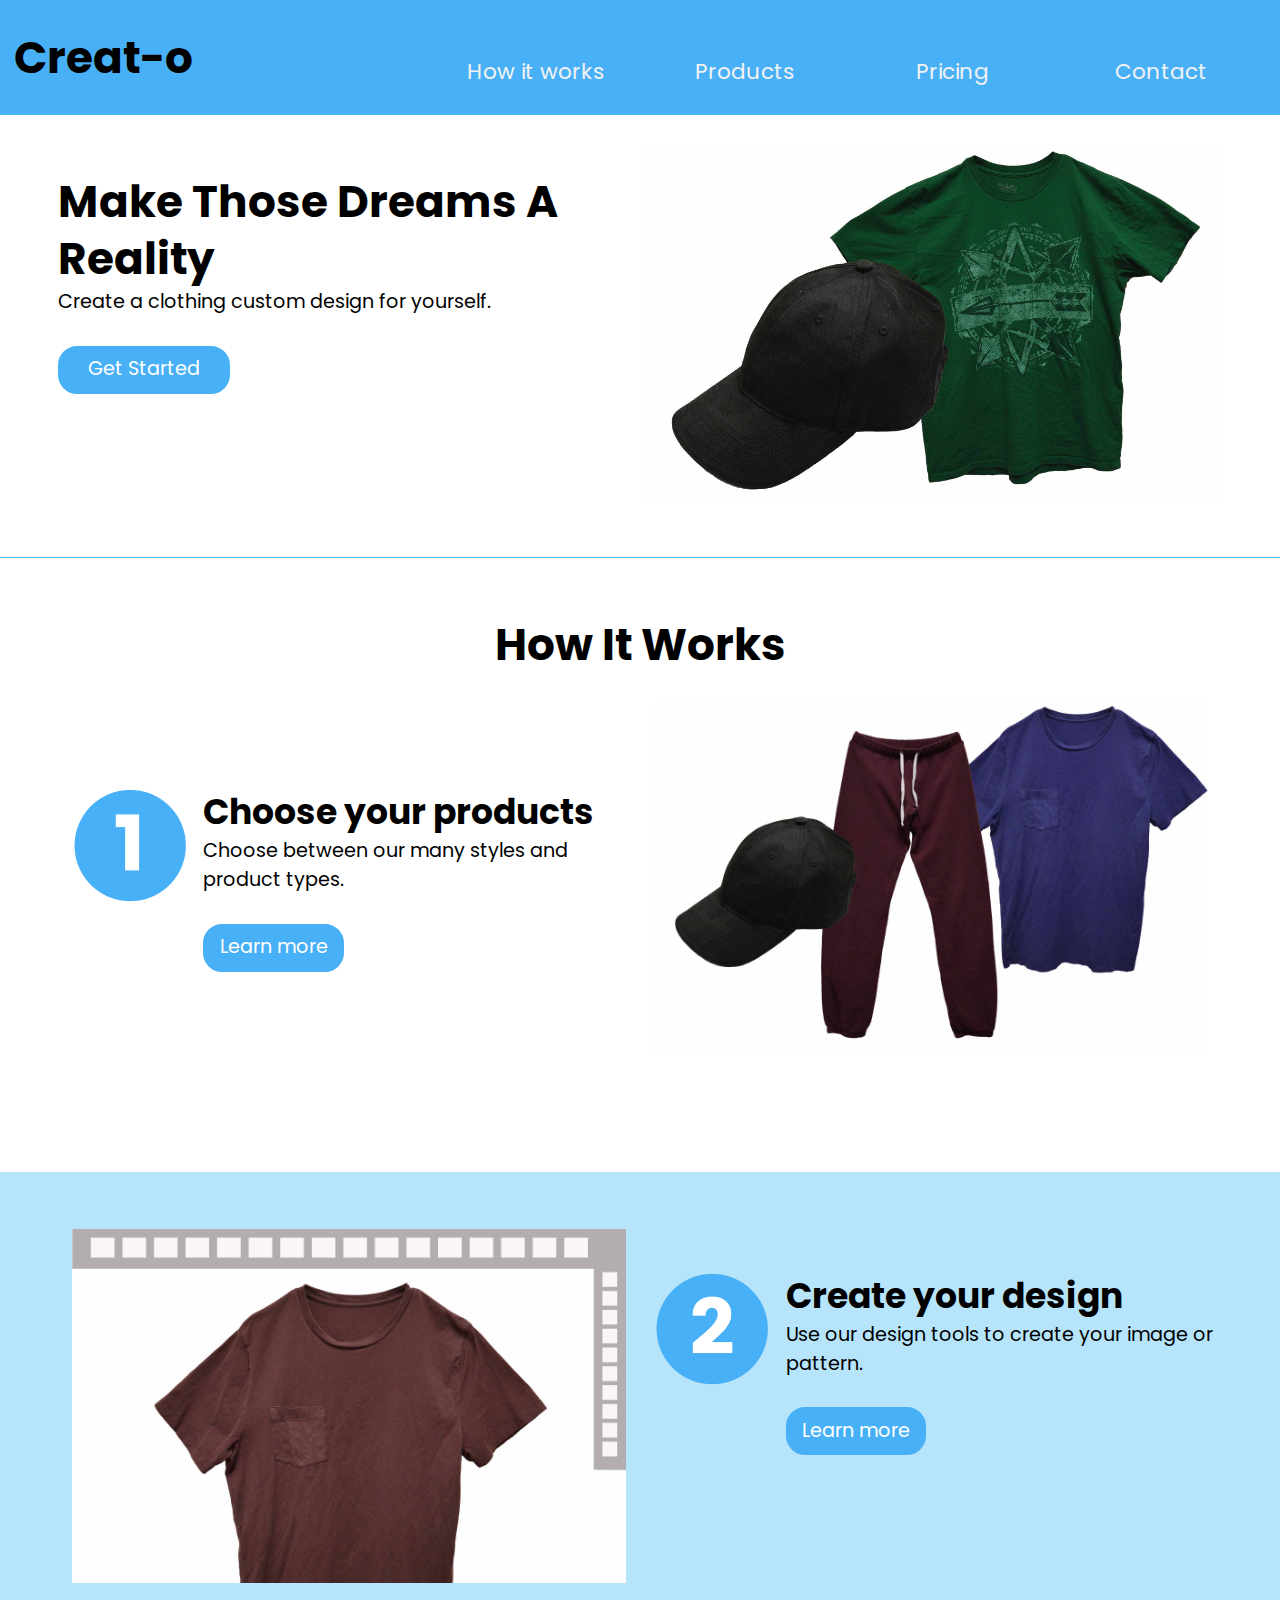
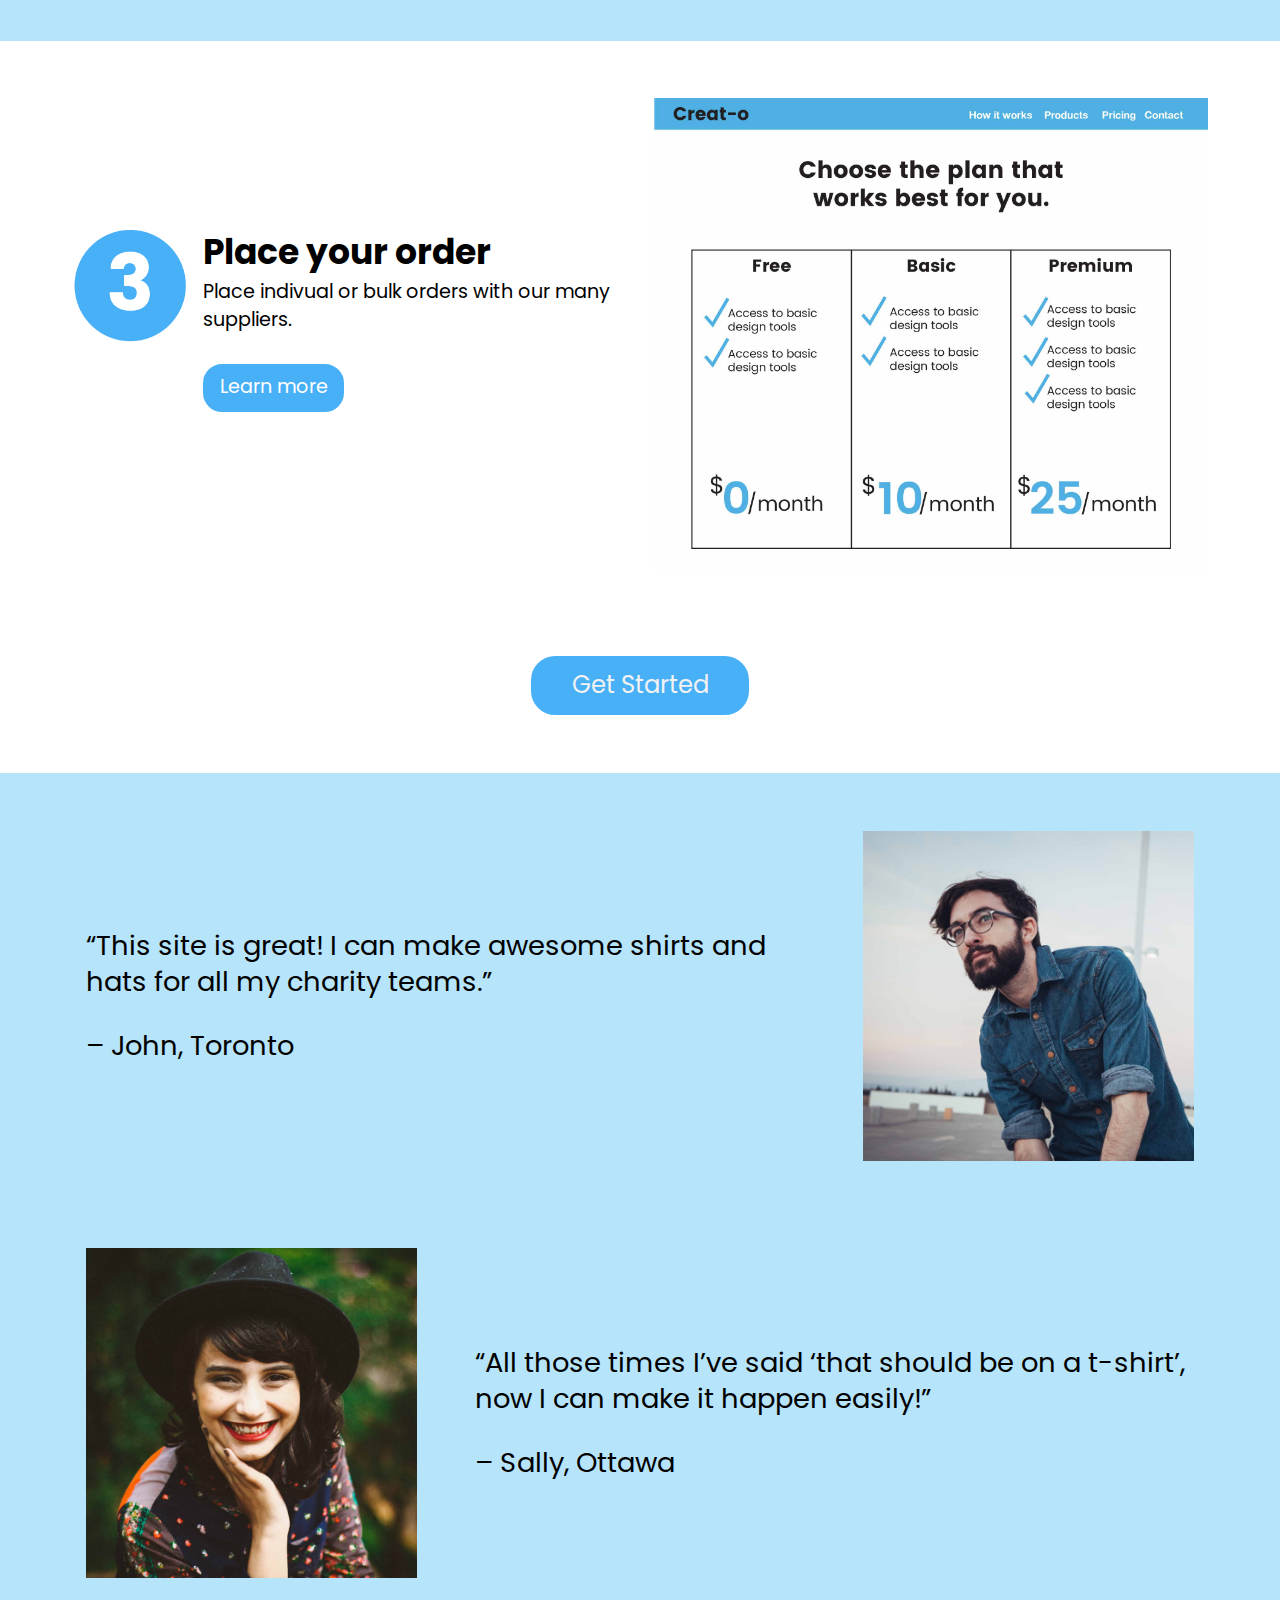
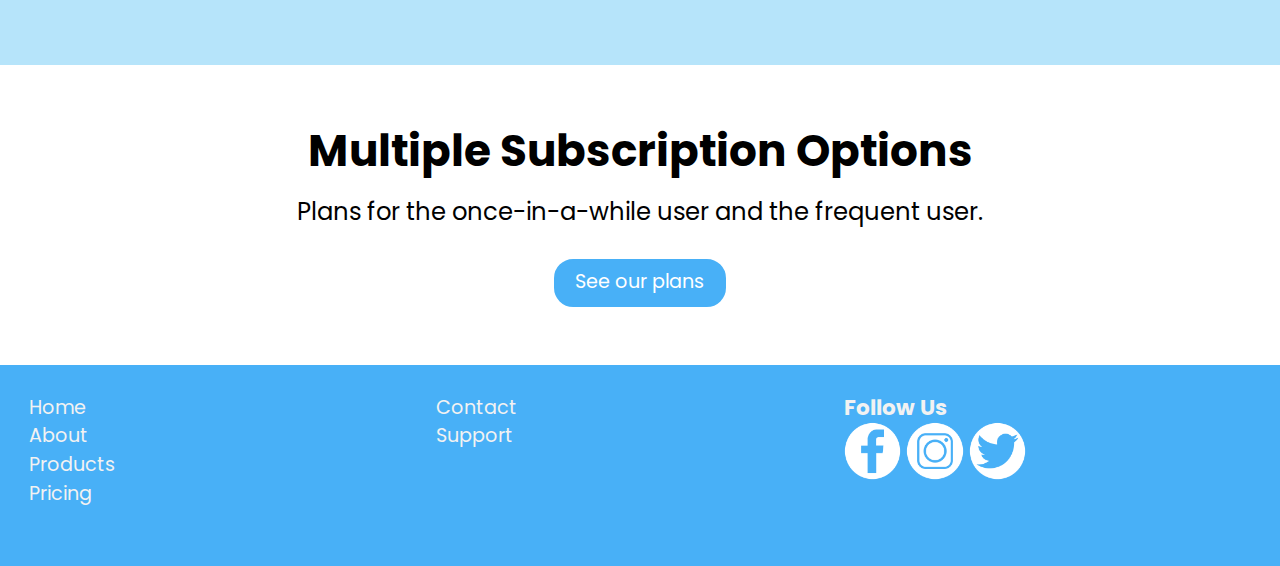
==== index.html @ 99499c8e "renamed products page to tour" ====
<!DOCTYPE html>
<html lang="en-ca">
<head>
  <meta charset="utf-8">
  <title>Home</title>
  <meta name="viewport" content="width=device-width,initial-scale=1">
  <link href="https://fonts.googleapis.com/css?family=Poppins:400,700" rel="stylesheet">
  <link href="css/modules.css" rel="stylesheet">
  <link href="css/grid.css" rel="stylesheet">
  <link href="css/type.css" rel="stylesheet">
  <link href="css/toggle-nav-fix.css" rel="stylesheet">
  <link href="css/main.css" rel="stylesheet">
</head>
<body>
  <header class="gutter-1-2 pad-t ">
    <div class="grid grid-middle navigation">
      <h1 class="yotta unit unit-xs-1 unit-s-1 unit-m-1-3 unit-l-1-3 push-1">Creat-o</h1>

      <nav class="unit unit-xs-1 unit-s-1 unit-m-2-3 unit-l-2-3 normal">
        <input type="checkbox" class="nav-check" id="nav-check">
        <label class="nav-label" for="nav-check">
          <img src="images/nav-icon.png" alt="Open Navigation">
        </label>
        <ul class="list-group list-group-inline nav grid">
          <li class="list-group-item unit unit-xs-1-2 unit-s-1-2 unit-m-1-4 unit-l-1-4 push mega"><a class="nav-link" href="index.html">How it works</a></li>
          <li class="list-group-item unit unit-xs-1-2 unit-s-1-2 unit-m-1-4 unit-l-1-4 push mega"><a class="nav-link" href="tour.html">Products</a></li>
          <li class="list-group-item unit unit-xs-1-2 unit-s-1-2 unit-m-1-4 unit-l-1-4 push mega"><a class="nav-link" href="pricing.html">Pricing</a></li>
          <li class="list-group-item unit unit-xs-1-2 unit-s-1-2 unit-m-1-4 unit-l-1-4 push mega"><a class="nav-link" href="#">Contact</a></li>          <!-- <li class="list-group-item"><a class="nav-icon" href="#">&#9776;</a></li> -->
        </ul>
      </nav>
    </div>
  </header>

  <section class="gutter-2 push-2 border-bottom homepage-banner pad-b-2">
    <div class="grid banner ">
      <div class="banner-content homepage-banner-content unit-xs-1 unit-s-1 unit-m-1-2 unit-l-1-2">
        <div class="grid pad-t-2">
          <h2 class="yotta push-0 unit unit-xs-1 unit-s-1 unit-m-1 unit-l-1">Make Those Dreams A Reality</h1>
          <p class=" unit unit-xs-1 unit-s-1 unit-m-1 unit-l-1">Create a clothing custom design for yourself.</p>
          <a class="btn home-banner-btn unit unit-xs-1 unit-s-1 unit-m-1 unit-l-1" href="#">Get Started</a>
        </div>
      </div>
      <div class="unit pad-t unit-xs-1 unit-s-1 unit-m-1-2 unit-l-1-2">
        <img class="img-flex " src="images/home-banner.jpg" alt="">
      </div>
    </div>
  </section>

  <h2 class="yotta text-center">How It Works</h2>

  <div class="push-2">

    <section class="gutter-2 push-2">
      <div class="steps step-one grid grid-middle push pad-b-2">
        <div class="steps-content unit unit-xs-1 unit-s-1 unit-m-1-2 unit-l-1-2">
          <div class="grid">
            <div class="unit unit-xs-1-4 unit-s-1-4 unit-m-1-4 unit-l-1-4 gutter-1-2 pad-2">
              <img class="img-flex" src="images/icon-1.jpg" alt="">
            </div>
            <div class="step-one-text unit unit-xs-3-4 unit-s-3-4 unit-m-3-4 unit-l-3-4">
              <h3 class="exa push-0">Choose your products</h3>
              <p class="">Choose between our many styles and product types.</p>
              <a class="btn" href="tour.html">Learn more</a>
            </div>
          </div>
        </div>
        <div class="unit unit-xs-1 unit-s-1 unit-m-1-2 unit-l-1-2 gutter-1-2">
          <img class="img-flex" src="images/products.jpg" alt="">
        </div>
      </div>
    </section>

    <section class="step-two step-two-left gutter-2 push-2">
      <div class="steps grid grid-middle">
        <div class="unit unit-xs-1 unit-s-1 unit-m-1-2 unit-l-1-2 gutter-1-2 pad-t-2 pad-b-2">
          <img class="img-flex" src="images/design-tool.jpg" alt="">
        </div>
        <div class="steps-content unit unit-xs-1 unit-s-1 unit-m-1-2 unit-l-1-2 push pad-b-2">
          <div class="grid">
            <div class="unit unit-xs-1-4 unit-s-1-4 unit-m-1-4 unit-l-1-4 gutter-1-2">
              <img class="img-flex" src="images/icon-2.jpg" alt="">
            </div>
            <div class="step-two-text unit unit-xs-3-4 unit-s-3-4 unit-m-3-4 unit-l-3-4">
              <h3 class="exa push-0">Create your design</h3>
              <p>Use our design tools to create your image or pattern.</p>
              <a class="btn" href="#">Learn more</a>
            </div>
          </div>
        </div>
      </div>
    </section>
    <section class="step-two step-two-right gutter-2 push-2">
      <div class="steps grid grid-middle pad-t-2 pad-b-2">
        <div class="steps-content unit unit-xs-1 unit-s-1 unit-m-1-2 unit-l-1-2 push">
          <div class="grid pad-t-2">
            <div class="unit unit-xs-1-4 unit-s-1-4 unit-m-1-4 unit-l-1-4 gutter-1-2">
              <img class="img-flex" src="images/icon-2.jpg" alt="">
            </div>
            <div class="step-two-text unit unit-xs-3-4 unit-s-3-4 unit-m-3-4 unit-l-3-4">
              <h3 class="exa push-0">Create your design</h3>
              <p>Use our design tools to create your image or pattern.</p>
              <a class="btn" href="#">Learn more</a>
            </div>
          </div>
        </div>
        <div class="unit unit-xs-1 unit-s-1 unit-m-1-2 unit-l-1-2 gutter-1-2">
          <img class="img-flex" src="images/design-tool.jpg" alt="">
        </div>
      </div>
    </section>

    <section class="step-three push gutter-2">
      <div class="steps grid grid-middle pad-b-2">
        <div class="steps-content unit unit-xs-1 unit-s-1 unit-m-1-2 unit-l-1-2 push">
          <div class="grid">
            <div class="unit unit-xs-1-4 unit-s-1-4 unit-m-1-4 unit-l-1-4 gutter-1-2">
              <img class="img-flex" src="images/icon-3.jpg" alt="">
            </div>
            <div class="step-one-text unit unit-xs-3-4 unit-s-3-4 unit-m-3-4 unit-l-3-4">
              <h3 class="exa push-0">Place your order</h3>
              <p class="">Place indivual or bulk orders with our many suppliers.</p>
              <a class="btn" href="tour.html">Learn more</a>
            </div>
          </div>
        </div>
        <div class="unit unit-xs-1 unit-s-1 unit-m-1-2 unit-l-1-2 gutter-1-2">
          <img class="img-flex" src="images/pricing.jpg" alt="">
        </div>
      </div>
    </section>

    <div class="btn giga get-started center-content-horizontal">
      <a class="center-block " href="sign-up.html">Get Started</a>
    </div>
  </div>


  <div class=" push-2">
    <section class="testimonials gutter-2 pad-t-2">
      <div class="reviews ">
        <div class="grid man-left push-2 grid-middle">
          <div class="unit unit-xs-1 unit-s-1 unit-m-1-2 unit-l-1-3 gutter push">
            <img class="img-flex man" src="images/man.jpg" alt="">
          </div>
          <div class="unit unit-xs-1 unit-s-1 unit-m-1-2 unit-l-2-3 tera gutter man-text">
            <p><q>This site is great! I can make awesome shirts and hats for all my charity teams.</q></p>
            <p>– John, Toronto</p>
          </div>
        </div>
        <div class="grid man-right push-2 grid-middle">
          <div class="unit unit-xs-1 unit-s-1 unit-m-1-2 unit-l-2-3 tera gutter man-text">
            <p><q>This site is great! I can make awesome shirts and hats for all my charity teams.</q></p>
            <p>– John, Toronto</p>
          </div>
          <div class="unit unit-xs-1 unit-s-1 unit-m-1-2 unit-l-1-3 gutter push">
            <img class="img-flex man" src="images/man.jpg" alt="">
          </div>
        </div>
        <div class="grid pad-b-2 grid-middle">
          <div class="unit unit-xs-1 unit-s-1 unit-m-1-2 unit-l-1-3 gutter push">
            <img class="img-flex woman" src="images/woman.jpg" alt="">
          </div>
          <div class="unit unit-xs-1 unit-s-1 unit-m-1-2 unit-l-2-3 tera gutter man-text">
            <p><q>All those times I’ve said ‘that should be on a t-shirt’, now I can make it happen easily!</q></p>
            <p>– Sally, Ottawa</p>
          </div>
        </div>
      </div>
    </section>
  </div>

  <section class="gutter-2 push-2">
    <div class="subscriptions">
      <h2 class="yotta text-center push-1-2">Multiple Subscription Options</h2>
      <p class="giga text-center">Plans for the once-in-a-while user and the frequent user.</p>
      <a class="btn plans-btn" href="#">See our plans</a>
    </div>
  </section>

  <footer class="gutter pad-t push-0 pad-b">
    <div class="footer-content grid">
      <div class="unit unit-xs-1 unit-s-1 unit-m-1-2 unit-l-1-3">
        <ul class="list-group">
          <li><a href="index.html">Home</a></li>
          <li><a href="#">About</a></li>
          <li><a href="tour.html">Products</a></li>
          <li><a href="pricing.html">Pricing</a></li>
        </ul>
      </div>

      <div class="unit unit-xs-1 unit-s-1 unit-m-1-2 unit-l-1-3">
        <ul class="list-group">
          <li><a href="#">Contact</a></li>
          <li><a href="#">Support</a></li>
        </ul>
      </div>

      <div class="unit unit-xs-1 unit-s-1 unit-m-1-2 unit-l-1-3">
        <div>
          <p class="social-header mega bold push-0">Follow Us</p>
        </div>
        <ul class="list-group-inline">
          <li>
            <a href="#">
              <i><img class="img-flex social-icon" src="images/icon-facebook.jpg" alt=""></i>
            </a>
          </li>
          <li>
            <a href="#">
              <i><img class="img-flex social-icon" src="images/icon-instagram.jpg" alt=""></i>
            </a>
          </li>
          <li>
            <a href="#">
              <i><img class="img-flex social-icon" src="images/icon-twitter.jpg" alt=""></i>
            </a>
          </li>
        </ul>
      </div>
    </div>
  </footer>

</body>
</html>
---- css/modules.css ----
/*
 * Modulifier || Code released under the UNLICENSE
 * Code under other copyrights & licenses listed below.
 * https://modulifier.web-dev.tools/#responsive;images;list-group;embed;media-object;icons;hidden;positioning;nice-lists;forms;buttons;accessibility;print
 */

@-moz-viewport { width: device-width; scale: 1; }
@-ms-viewport { width: device-width; scale: 1; }
@-o-viewport { width: device-width; scale: 1; }
@-webkit-viewport { width: device-width; scale: 1; }
@viewport { width: device-width; scale: 1; }

html {
  box-sizing: border-box;
  -moz-text-size-adjust: 100%;
  -ms-text-size-adjust: 100%;
  -webkit-text-size-adjust: 100%;
  text-size-adjust: 100%;
}

*, *::before, *::after {
  box-sizing: inherit;
}

body {
  margin: 0;
}

article,
aside,
details,
figcaption,
figure,
footer,
header,
main,
menu,
nav,
section,
summary {
  display: block;
}

audio,
canvas,
progress,
video {
  display: inline-block;
  vertical-align: baseline;
}

template {
  display: none;
}

details {
  cursor: pointer;
}

audio:not([controls]) {
  display: none;
  height: 0;
}

a,
area,
button,
input,
label,
select,
textarea,
[tabindex] {
  -ms-touch-action: manipulation;
  touch-action: manipulation;
}

img {
  border: 0;
}

.img-flex {
  display: block;
  width: 100%;
}

svg {
  fill: currentColor;
}

svg:not(:root) {
  overflow: hidden;
}

svg.img-flex {
  width: 100%;
  height: 100%;
}

.image-replacement, .ir {
  overflow: hidden;
  direction: ltr;
  text-align: left;
  text-indent: 100%;
  white-space: nowrap;
}

.list-group, .list-group-inline, .list-group--inline {
  padding-left: 0;
  list-style-type: none;
}

.list-group > dd {
  margin-left: 0;
}

.list-group-inline::before,
.list-group-inline::after,
.list-group--inline::before,
.list-group--inline::after {
  content: "";
  display: table;
}

.list-group-inline::after,
.list-group--inline::after {
  clear: both;
}

.list-group-inline > li,
.list-group--inline > li {
  display: inline-block;
}

.list-group-inline > dt,
.list-group--inline > dt {
  clear: left;
  float: left;
  width: 11em;
}

.list-group-inline > dd,
.list-group--inline > dd {
  float: left;
  min-width: 12em;
}

.embed {
  margin-left: 0;
  margin-right: 0;
  overflow: hidden;
  position: relative;
  width: 100%;
}

.embed-1by1, .embed--1by1 {
  padding-top: 100%; /* Square */
}

.embed-4by3, .embed--4by3 {
  padding-top: 75%; /* Traditional TV/computer screens */
}

.embed-iso216, .embed--iso216 {
  padding-top: 70.92%; /* A-standard paper sizes */
}

.embed-3by2, .embed--3by2 {
  padding-top: 66.6%; /* Classic 35 mm film & most digital photos, landscape */
}

.embed-2by3, .embed--2by3 {
  padding-top: 150%; /* Classic 35 mm film & most digital photos, portrait */
}

.embed-golden, .embed--golden {
  padding-top: 61.8%; /* The Golden Ratio */
}

.embed-16by9, .embed--16by9 {
  padding-top: 56.25%; /* HD TV */
}

.embed-185by100, .embed--185by100 {
  padding-top: 54.05%; /* Common widescreen cinema */
}

.embed-24by10, .embed--24by10 {
  padding-top: 41.667%; /* Widescreen cinema: 2.4:1 */
}

.embed-3by1, .embed--3by1 {
  padding-top: 33.3333%; /* Panorama photos */
}

.embed-4by1, .embed--4by1 {
  padding-top: 25%; /* Polyvision */
}

.embed-5by1, .embed--5by1 {
  padding-top: 20%; /* Really wide... */
}

.embed-item, .embed__item {
  min-height: 100%;
  left: 0;
  position: absolute;
  top: 0;
  width: 100%;
}

.media {
  overflow: hidden;
}

.media-img, .media__img {
  float: left;
}

.media-img-reversed, .media__img--reversed {
  float: right;
}

.media-img-stacked, .media__img--stacked {
  float: none;
}

.media-body, .media__body {
  overflow: hidden;
  min-width: 12em; /* Slightly less than 200px, responsiveness built in */
}

.icon {
  display: inline-block;
  position: relative;
  background: transparent none no-repeat center center;
  background-size: contain;
  vertical-align: middle;
}

.i-16, .i--16 {
  height: 16px;
  width: 16px;
}

.i-18, .i--18 {
  height: 18px;
  width: 18px;
}

.i-24, .i--24 {
  height: 24px;
  width: 24px;
}

.i-32, .i--32 {
  height: 32px;
  width: 32px;
}

.i-48, .i--48 {
  height: 48px;
  width: 48px;
}

.i-64, .i--64 {
  height: 64px;
  width: 64px;
}

.i-96, .i--96 {
  height: 96px;
  width: 96px;
}

.i-128, .i--128 {
  height: 128px;
  width: 128px;
}

.i-192, .i--192 {
  height: 192px;
  width: 192px;
}

.i-256, .i--256 {
  height: 256px;
  width: 256px;
}

.icon img,
.icon svg {
  left: 0;
  height: 100%;
  position: absolute;
  top: 0;
  width: 100%;
  fill: currentColor;
}

.icon-label {
  vertical-align: middle;
}

.icon-link,
.icon-link:focus,
.icon-link:hover {
  text-decoration: none;
}

[hidden], .hidden {
  /* stylelint-disable declaration-no-important */
  display: none !important;
  visibility: hidden !important;
  /* stylelint-enable */
}

.visually-hidden {
  height: 1px;
  margin: -1px;
  overflow: hidden;
  padding: 0;
  position: absolute;
  width: 1px;
  border: 0;
  clip: rect(0 0 0 0);
}

.visually-hidden.focusable:active, .visually-hidden.focusable:focus {
  height: auto;
  margin: 0;
  overflow: visible;
  position: static;
  width: auto;
  clip: auto;
}

.invisible {
  visibility: hidden;
}

.chop,
.crop {
  overflow: hidden;
}

.truncate {
  max-width: 100%;
  overflow: hidden;
  width: 100%;
  text-overflow: ellipsis;
  white-space: nowrap;
}

.scrollable {
  max-width: 100%;
  overflow-x: auto;
  overflow-y: hidden;
  -webkit-overflow-scrolling: touch;
}

.clearfix::after {
  content: " ";
  display: block;
  clear: both;
}

.left {
  float: left;
}

.right {
  float: right;
}

.center-text,
.center-flow {
  text-align: center;
}

.center-block {
  margin-left: auto;
  margin-right: auto;
}

.no-auto-margins,
.not-centered {
  margin-left: 0;
  margin-right: 0;
}

.center-content,
.center-content-vertical,
.center-contents,
.center-contents-vertical {
  display: -webkit-flex;
  display: -ms-flexbox;
  display: flex;
  -webkit-justify-content: center;
  -ms-flex-pack: center;
  justify-content: center;
  -webkit-align-items: center;
  -ms-flex-align: center;
  align-items: center;
  -webkit-align-content: center;
  -ms-flex-line-pack: center;
  align-content: center;
  -webkit-flex-direction: column wrap;
  -ms-flex-direction: column wrap;
  flex-flow: column wrap;
}

.center-content-horizontal,
.center-contents-horizontal {
  display: -webkit-flex;
  display: -ms-flexbox;
  display: flex;
  -webkit-justify-content: center;
  -ms-flex-pack: center;
  justify-content: center;
  -webkit-align-items: center;
  -ms-flex-align: center;
  align-items: center;
  -webkit-align-content: center;
  -ms-flex-line-pack: center;
  align-content: center;
  -webkit-flex-direction: row wrap;
  -ms-flex-direction: row wrap;
  flex-flow: row wrap;
}

.inline {
  display: inline;
}

.block {
  display: block;
}

.inline-block, .ib {
  display: inline-block;
}

.valign-top {
  vertical-align: top;
}

.valign-bottom {
  vertical-align: bottom;
}

.valign-middle {
  vertical-align: middle;
}

.fixed {
  position: fixed;
}

.relative {
  position: relative;
}

[class*="pin-"],
.absolute {
  position: absolute;
}

.static {
  position: static;
}

.zindex-1 {
  z-index: 1;
}

.zindex-2 {
  z-index: 2;
}

.zindex-3 {
  z-index: 3;
}

.zindex-1000 {
  z-index: 1000;
}

.pin-top-left,
.pin-left-top,
.pin-tl,
.pin-lt {
  top: 0;
  left: 0;
}

.pin-top-right,
.pin-right-top,
.pin-tr,
.pin-rt {
  top: 0;
  right: 0;
}

.pin-bottom-left,
.pin-left-bottom,
.pin-bl,
.pin-lb {
  bottom: 0;
  left: 0;
}

.pin-bottom-right,
.pin-right-bottom,
.pin-br,
.pin-rb {
  bottom: 0;
  right: 0;
}

.pin-top-center,
.pin-center-top,
.pin-tc,
.pin-ct {
  left: 50%;
  top: 0;
  transform: translateX(-50%);
}

.pin-bottom-center,
.pin-center-bottom,
.pin-bc,
.pin-cb {
  bottom: 0;
  left: 50%;
  transform: translateX(-50%);
}

.pin-center-left,
.pin-left-center,
.pin-cl,
.pin-lc {
  left: 0;
  top: 50%;
  transform: translateY(-50%);
}

.pin-center-right,
.pin-right-center,
.pin-cr,
.pin-rc {
  right: 0;
  top: 50%;
  transform: translateY(-50%);
}

.pin-center, .pin-c {
  left: 50%;
  top: 50%;
  transform: translate(-50%, -50%);
}

.width-quarter, .w-1-4 {
  width: 25%;
}

.width-half, .w-1-2 {
  width: 50%;
}

.width-full, .w-1 {
  width: 100%;
}

.height-quarter, .h-1-4 {
  height: 25%;
}

.height-half, .h-1-2 {
  height: 50%;
}

.height-full, .h-1 {
  height: 100%;
}

ul {
  list-style-type: none;
}

ul > li::before {
  content: "·";
  float: left;
  margin-left: -1.6em;
  width: 1.3em;
  text-align: right;
}

ol {
  counter-reset: ol-simple-numbers;
  list-style-type: none;
}

ol > li::before {
  float: left;
  margin-left: -1.6em;
  width: 1.3em;
  counter-increment: ol-simple-numbers;
  content: counter(ol-simple-numbers);
  text-align: right;
}

.list-group > li::before,
.list-group-inline > li::before,
.list-group--inline > li::before {
  content: none;
}

/* stylelint-disable no-descending-specificity */

/*
 * (c) Nicolas Gallagher and Jonathan Neal of Normalize.css || MIT License
 *     https://necolas.github.io/normalize.css/
 */

button,
input,
optgroup,
select,
textarea {
  color: inherit;
  font: inherit;
  margin: 0;
}

button,
input {
  overflow: visible;
}

button,
select {
  text-transform: none;
}

button,
html [type="button"],
[type="reset"],
[type="submit"] {
  -webkit-appearance: button;
  cursor: pointer;
}

button[disabled],
html input[disabled] {
  cursor: default;
}

button::-moz-focus-inner,
input::-moz-focus-inner {
  border: 0;
  padding: 0;
}

[type="checkbox"],
[type="radio"] {
  opacity: 0;
  position: absolute;
  height: 1px;
  width: 1px;
}

[type="number"]::-webkit-inner-spin-button,
[type="number"]::-webkit-outer-spin-button {
  height: auto;
}

[type="search"]::-webkit-search-cancel-button,
[type="search"]::-webkit-search-decoration {
  -webkit-appearance: none;
}

fieldset {
  padding-left: 0;
  padding-right: 0;

  border: 0;
  border-top: 2px solid #666;
}

legend {
  color: inherit;
  display: table;
  max-width: 100%;
  padding: 0 .3em 0 0;
  white-space: normal;

  border: 0;

  font-weight: bold;
}

optgroup {
  font-weight: bold;
}

::-webkit-input-placeholder {
  color: inherit;
  opacity: .54;
}

::-webkit-file-upload-button {
  -webkit-appearance: button;
  font: inherit;
}

/* End Normalize.css code */

label,
.label-block {
  display: block;
  cursor: pointer;
}

[type="checkbox"] + label,
[type="radio"] + label,
.label-inline {
  display: inline-block;
}

input:not([type]),
[type="text"],
[type="number"],
[type="search"],
[type="url"],
[type="email"],
[type="password"],
[type="tel"],
[type="datetime-local"],
[type="month"],
[type="week"],
[type="date"],
[type="time"],
[type="range"],
select,
textarea {
  -moz-appearance: none;
  -webkit-appearance: none;
  appearance: none;
}

input,
textarea {
  display: block;
  width: 100%;

  background-color: #fff;
  border: 2px solid #666;
  border-radius: 0;

  vertical-align: middle;
}

label {
  vertical-align: middle;
}

textarea {
  max-width: 100%;
  min-height: 4em;
  overflow: auto;
}

[type="color"] {
  display: inline-block;
  width: 2em;
}

select {
  display: block;
  width: 100%;

  background-image: url("data:image/svg+xml,%3Csvg xmlns='http://www.w3.org/2000/svg' width='256' height='256' viewBox='0 0 256 256'%3E%3Cpath fill='none' stroke='%23000' stroke-miterlimit='10' stroke-width='70' d='M36.3 82.1l91.9 91.8 91.5-91.8'/%3E%3C/svg%3E");
  background-repeat: no-repeat;
  background-position: calc(100% - .4em) center;
  background-size: 18px auto;
  background-color: #fff;
  border: 2px solid #666;
  border-radius: 0;
}

[type="checkbox"] + label::before {
  content: " ";
  display: inline-block;
  height: 1.8em;
  margin-right: .3em;
  position: relative;
  vertical-align: middle;
  top: -.1em;
  width: 1.8em;

  background-color: #fff;
  background-size: cover;
  border: 2px solid #666;

  line-height: inherit;
}

[type="checkbox"]:checked + label::before {
  background-image: url("data:image/svg+xml,%3Csvg xmlns='http://www.w3.org/2000/svg' width='256' height='256' viewBox='0 0 256 256'%3E%3Cpath fill='none' stroke='%23000' stroke-miterlimit='10' stroke-width='50' d='M49.9 130.1l50.8 50.7L206.1 75.2'/%3E%3C/svg%3E");
}

[type="checkbox"]:focus + label::before {
  outline: 3px solid #000;
  z-index: 1000;
}

[type="radio"] + label::before {
  content: " ";
  display: inline-block;
  height: 1.8em;
  margin-right: .3em;
  position: relative;
  vertical-align: middle;
  top: -.1em;
  width: 1.8em;

  background-color: #fff;
  background-size: cover;
  border: 2px solid #666;
  border-radius: 50%;

  line-height: inherit;
}

[type="radio"]:checked + label::before {
  background-image: url("data:image/svg+xml,%3Csvg xmlns='http://www.w3.org/2000/svg' width='256' height='256' viewBox='0 0 256 256'%3E%3Ccircle cx='128' cy='128' r='70.4'/%3E%3C/svg%3E");
}

[type="radio"]:focus + label::before,
[type="radio"] + label:focus::before {
  box-shadow: 0 0 0 3px #000;
  z-index: 1000;
}

[type="range"] {
  border: 0;
  background-color: #fff;
}

[type="range"]::-webkit-slider-runnable-track {
  height: 6px;

  -webkit-appearance: none;
  appearance: none;
  background-color: #ccc;
  border: 0;
  border-radius: 3px;
}

[type="range"]:active::-webkit-slider-runnable-track {
  background-color: #ccc;
}

[type="range"]::-moz-range-track {
  height: 6px;

  -moz-appearance: none;
  appearance: none;
  background-color: #ccc;
  border: 0;
  border-radius: 3px;
}

[type="range"]:active::-moz-range-track {
  background-color: #ccc;
}

[type="range"]::-ms-track {
  height: 6px;

  -ms-appearance: none;
  appearance: none;
  background-color: #ccc;
  border: 0;
  border-radius: 3px;
}

[type="range"]:active::-ms-track {
  background-color: #ccc;
}

[type="range"]::-webkit-slider-thumb {
  margin-top: -4px;
  height: 16px;
  width: 16px;

  -webkit-appearance: none;
  appearance: none;
  background-color: #000;
  border: none;
  border-radius: 50%;
}

[type="range"]:hover::-webkit-slider-thumb {
  background-color: #000;
}

[type="range"]:active::-webkit-slider-thumb {
  background-color: #000;
}

[type="range"]::-moz-range-thumb {
  margin-top: -4px;
  height: 16px;
  width: 16px;

  -webkit-appearance: none;
  appearance: none;
  background-color: #000;
  border: none;
  border-radius: 50%;
}

[type="range"]:hover::-moz-range-thumb {
  background-color: #000;
}

[type="range"]:active::-moz-range-thumb {
  background-color: #000;
}

[type="range"]::-ms-thumb {
  margin-top: -4px;
  height: 16px;
  width: 16px;

  -webkit-appearance: none;
  appearance: none;
  background-color: #000;
  border: none;
  border-radius: 50%;
}

[type="range"]:hover::-ms-thumb {
  background-color: #000;
}

[type="range"]:active::-ms-thumb {
  background-color: #000;
}

[type="checkbox"].hide-custom-input + label::before,
[type="checkbox"] + .hide-custom-input::before,
[type="radio"].hide-custom-input + label::before,
[type="radio"] + .hide-custom-input::before {
  content: none;
  display: none;
}

/* stylelint-enable */

.link-box {
  display: block;
  text-decoration: none;
}

button,
.btn {
  cursor: pointer;
  display: inline-block;
  margin: 0;
  overflow: visible;
  padding: .375em .75em .42em;
  -webkit-appearance: none;
  -moz-appearance: none;
  appearance: none;
  background-color: #333;
  border-radius: 4px;
  border: 3px solid #333;
  color: #fff;
  font: inherit;
  text-decoration: none;
  text-transform: none;
}

button::-moz-focus-inner {
  border: 0;
  padding: 0;
}

button:focus,
button:hover,
.btn:focus,
.btn:hover {
  background-color: #000;
  border-color: #000;
  color: #fff;
}

button[disabled] {
  cursor: default;
}

.btn-light, .btn--light {
  background-color: #e2e2e2;
  border-color: #e2e2e2;
  color: #000;
}

.btn-light:focus,
.btn-light:hover,
.btn--light:focus,
.btn--light:hover {
  background-color: #666;
  border-color: #666;
  color: #fff;
}

.btn-ghost,
.btn--ghost {
  background-color: transparent;
  border-color: #333;
  color: #000;
}

.btn-ghost:focus,
.btn-ghost:hover,
.btn--ghost:focus,
.btn--ghost:hover {
  background-color: #e2e2e2;
  border-color: #000;
  color: #000;
}

.btn-link {
  display: inline;
  padding: 0;
  background-color: transparent;
  border-radius: 0;
  border: 0;
  color: inherit;
}

.btn-link:focus,
.btn-link:hover {
  background-color: transparent;
  color: inherit;
}

a:hover, a:active {
  outline: none;
}

a:focus,
[tabindex="0"]:focus,
details:focus,
summary:focus,
input:focus,
textarea:focus,
button:focus,
select:focus {
  outline: 3px solid #000;
  outline-offset: 0;
}

a:focus, [tabindex="0"]:focus {
  outline-offset: 3px;
}

.skip-links {
  margin: 0;
  padding: 0;
  list-style-type: none;
}

.skip-links > li::before {
  content: none; /* Remove the bullets if nice lists is selected */
}

.skip-links a,
.skip-links button {
  padding: .5em .75em;
  position: absolute;
  top: -10em;
  z-index: 10000; /* To make sure they're always on top */
  background-color: #000;
  border: 0;
  color: #fff;
  font-size: 1.125rem;
  font-weight: bold;
  text-decoration: none;
}

.skip-links a:focus,
.skip-links button:focus {
  outline-offset: 3px;
  top: 0;
}

[aria-busy="true"] {
  cursor: progress;
}

[aria-controls] {
  cursor: pointer;
}

[aria-disabled] {
  cursor: default;
}

.print-only {
  display: none;
  visibility: hidden;
}

@media print {

  .no-print {
    display: none;
    visibility: hidden;
  }

  .print-only {
    display: block;
    visibility: visible;
  }

  /*
   * (c) HTML5 Boilerplate || MIT License
   *     https://html5boilerplate.com/
   */

  /* stylelint-disable declaration-no-important */

  *, *::before, *::after, *::first-letter, *::first-line {
    background: none transparent !important;
    color: #000 !important;
    box-shadow: none !important;
    text-shadow: none !important;
  }

  /* stylelint-enable */

  a, a:visited {
    text-decoration: underline;
  }

  a[href]::after {
    content: " (" attr(href) ")";
  }

  abbr[title]::after {
    content: " (" attr(title) ")";
  }

  a[href^="#"]::after,
  a[href^="javascript:"]::after {
    content: "";
  }

  pre, blockquote {
    page-break-inside: avoid;
  }

  thead {
    display: table-header-group;
  }

  tr, img {
    page-break-inside: avoid;
  }

  p, h1, h2, h3, h4, h5, h6 {
    orphans: 3;
    widows: 3;
  }

  h1, h2, h3, h4, h5, h6 {
    page-break-after: avoid;
  }

  /* End HTML5 Boilerplate code */
}
---- css/grid.css ----
/*
  Gridifier || Code released under the UNLICENSE
  https://gridifier.web-dev.tools/#xs,4,0,1,1;s,4,25,1,1;m,4,38,1,1;l,4,60,1,1;xl,4,6020,1,1
*/

.grid {
  margin: 0;
  padding: 0;
  letter-spacing: -.31em;
  text-rendering: optimizeSpeed;
  display: -webkit-flex;
  display: -ms-flexbox;
  display: flex;
  -webkit-flex-flow: row wrap;
  -ms-flex-flow: row wrap;
  flex-flow: row wrap;
}

.grid-bottom {
  -webkit-align-items: flex-end;
  -ms-align-items: flex-end;
  align-items: flex-end;
}

.grid-middle {
  -webkit-align-items: center;
  -ms-align-items: center;
  align-items: center;
}

.grid-stretch {
  -webkit-align-items: stretch;
  -ms-align-items: stretch;
  align-items: stretch;
}

.opera-only :-o-prefocus,
.grid {
  word-spacing: -.43em;
}

.unit {
  letter-spacing: normal;
  text-rendering: auto;
  vertical-align: top;
  word-spacing: normal;
  display: inline-block;
  visibility: visible;
}

.grid-bottom .unit {
  vertical-align: bottom;
}

.grid-middle .unit {
  vertical-align: middle;
}

[class*="unit-push-"],
[class*="unit-pull-"] {
  position: relative;
}

.unit-xs-hidden {
  display: none;
  visibility: hidden;
}

.unit-xs-centered {
  margin: 0 auto;
}

.unit-xs-1,
.xs-1 {
  display: block;
  visibility: visible;
  width: 100%;
}

.unit-offset-xs-0 {
  margin-left: 0;
}

.unit-push-xs-0,
.unit-pull-xs-0 {
  left: 0;
}

.unit-xs-1-2,
.xs-1-2 {
  width: 50%;
}

.unit-offset-xs-1-2 {
  margin-left: 50%;
}

.unit-push-xs-1-2 {
  left: 50%;
}

.unit-pull-xs-1-2 {
  left: -50%;
}

.unit-xs-1-3,
.xs-1-3 {
  width: 33.3333%;
}

.unit-offset-xs-1-3 {
  margin-left: 33.3333%;
}

.unit-push-xs-1-3 {
  left: 33.3333%;
}

.unit-pull-xs-1-3 {
  left: -33.3333%;
}

.unit-xs-2-3,
.xs-2-3 {
  width: 66.6667%;
}

.unit-offset-xs-2-3 {
  margin-left: 66.6667%;
}

.unit-push-xs-2-3 {
  left: 66.6667%;
}

.unit-pull-xs-2-3 {
  left: -66.6667%;
}

.unit-xs-1-4,
.xs-1-4 {
  width: 25%;
}

.unit-offset-xs-1-4 {
  margin-left: 25%;
}

.unit-push-xs-1-4 {
  left: 25%;
}

.unit-pull-xs-1-4 {
  left: -25%;
}

.unit-xs-3-4,
.xs-3-4 {
  width: 75%;
}

.unit-offset-xs-3-4 {
  margin-left: 75%;
}

.unit-push-xs-3-4 {
  left: 75%;
}

.unit-pull-xs-3-4 {
  left: -75%;
}

.unit-xs-1-2,
.xs-1-2,
.unit-xs-1-3,
.xs-1-3,
.unit-xs-2-3,
.xs-2-3,
.unit-xs-1-4,
.xs-1-4,
.unit-xs-3-4,
.xs-3-4 {
  display: inline-block;
  visibility: visible;
}

@media only screen and (min-width: 25em) {

  .unit-s-hidden {
    display: none;
    visibility: hidden;
  }

  .unit-s-centered {
    margin: 0 auto;
  }

  .unit-s-1,
  .s-1 {
    display: block;
    visibility: visible;
    width: 100%;
  }

  .unit-offset-s-0 {
    margin-left: 0;
  }

  .unit-push-s-0,
  .unit-pull-s-0 {
    left: 0;
  }

  .unit-s-1-2,
  .s-1-2 {
    width: 50%;
  }

  .unit-offset-s-1-2 {
    margin-left: 50%;
  }

  .unit-push-s-1-2 {
    left: 50%;
  }

  .unit-pull-s-1-2 {
    left: -50%;
  }

  .unit-s-1-3,
  .s-1-3 {
    width: 33.3333%;
  }

  .unit-offset-s-1-3 {
    margin-left: 33.3333%;
  }

  .unit-push-s-1-3 {
    left: 33.3333%;
  }

  .unit-pull-s-1-3 {
    left: -33.3333%;
  }

  .unit-s-2-3,
  .s-2-3 {
    width: 66.6667%;
  }

  .unit-offset-s-2-3 {
    margin-left: 66.6667%;
  }

  .unit-push-s-2-3 {
    left: 66.6667%;
  }

  .unit-pull-s-2-3 {
    left: -66.6667%;
  }

  .unit-s-1-4,
  .s-1-4 {
    width: 25%;
  }

  .unit-offset-s-1-4 {
    margin-left: 25%;
  }

  .unit-push-s-1-4 {
    left: 25%;
  }

  .unit-pull-s-1-4 {
    left: -25%;
  }

  .unit-s-3-4,
  .s-3-4 {
    width: 75%;
  }

  .unit-offset-s-3-4 {
    margin-left: 75%;
  }

  .unit-push-s-3-4 {
    left: 75%;
  }

  .unit-pull-s-3-4 {
    left: -75%;
  }

  .unit-s-1-2,
  .s-1-2,
  .unit-s-1-3,
  .s-1-3,
  .unit-s-2-3,
  .s-2-3,
  .unit-s-1-4,
  .s-1-4,
  .unit-s-3-4,
  .s-3-4 {
    display: inline-block;
    visibility: visible;
  }

}

@media only screen and (min-width: 38em) {

  .unit-m-hidden {
    display: none;
    visibility: hidden;
  }

  .unit-m-centered {
    margin: 0 auto;
  }

  .unit-m-1,
  .m-1 {
    display: block;
    visibility: visible;
    width: 100%;
  }

  .unit-offset-m-0 {
    margin-left: 0;
  }

  .unit-push-m-0,
  .unit-pull-m-0 {
    left: 0;
  }

  .unit-m-1-2,
  .m-1-2 {
    width: 50%;
  }

  .unit-offset-m-1-2 {
    margin-left: 50%;
  }

  .unit-push-m-1-2 {
    left: 50%;
  }

  .unit-pull-m-1-2 {
    left: -50%;
  }

  .unit-m-1-3,
  .m-1-3 {
    width: 33.3333%;
  }

  .unit-offset-m-1-3 {
    margin-left: 33.3333%;
  }

  .unit-push-m-1-3 {
    left: 33.3333%;
  }

  .unit-pull-m-1-3 {
    left: -33.3333%;
  }

  .unit-m-2-3,
  .m-2-3 {
    width: 66.6667%;
  }

  .unit-offset-m-2-3 {
    margin-left: 66.6667%;
  }

  .unit-push-m-2-3 {
    left: 66.6667%;
  }

  .unit-pull-m-2-3 {
    left: -66.6667%;
  }

  .unit-m-1-4,
  .m-1-4 {
    width: 25%;
  }

  .unit-offset-m-1-4 {
    margin-left: 25%;
  }

  .unit-push-m-1-4 {
    left: 25%;
  }

  .unit-pull-m-1-4 {
    left: -25%;
  }

  .unit-m-3-4,
  .m-3-4 {
    width: 75%;
  }

  .unit-offset-m-3-4 {
    margin-left: 75%;
  }

  .unit-push-m-3-4 {
    left: 75%;
  }

  .unit-pull-m-3-4 {
    left: -75%;
  }

  .unit-m-1-2,
  .m-1-2,
  .unit-m-1-3,
  .m-1-3,
  .unit-m-2-3,
  .m-2-3,
  .unit-m-1-4,
  .m-1-4,
  .unit-m-3-4,
  .m-3-4 {
    display: inline-block;
    visibility: visible;
  }

}

@media only screen and (min-width: 60em) {

  .unit-l-hidden {
    display: none;
    visibility: hidden;
  }

  .unit-l-centered {
    margin: 0 auto;
  }

  .unit-l-1,
  .l-1 {
    display: block;
    visibility: visible;
    width: 100%;
  }

  .unit-offset-l-0 {
    margin-left: 0;
  }

  .unit-push-l-0,
  .unit-pull-l-0 {
    left: 0;
  }

  .unit-l-1-2,
  .l-1-2 {
    width: 50%;
  }

  .unit-offset-l-1-2 {
    margin-left: 50%;
  }

  .unit-push-l-1-2 {
    left: 50%;
  }

  .unit-pull-l-1-2 {
    left: -50%;
  }

  .unit-l-1-3,
  .l-1-3 {
    width: 33.3333%;
  }

  .unit-offset-l-1-3 {
    margin-left: 33.3333%;
  }

  .unit-push-l-1-3 {
    left: 33.3333%;
  }

  .unit-pull-l-1-3 {
    left: -33.3333%;
  }

  .unit-l-2-3,
  .l-2-3 {
    width: 66.6667%;
  }

  .unit-offset-l-2-3 {
    margin-left: 66.6667%;
  }

  .unit-push-l-2-3 {
    left: 66.6667%;
  }

  .unit-pull-l-2-3 {
    left: -66.6667%;
  }

  .unit-l-1-4,
  .l-1-4 {
    width: 25%;
  }

  .unit-offset-l-1-4 {
    margin-left: 25%;
  }

  .unit-push-l-1-4 {
    left: 25%;
  }

  .unit-pull-l-1-4 {
    left: -25%;
  }

  .unit-l-3-4,
  .l-3-4 {
    width: 75%;
  }

  .unit-offset-l-3-4 {
    margin-left: 75%;
  }

  .unit-push-l-3-4 {
    left: 75%;
  }

  .unit-pull-l-3-4 {
    left: -75%;
  }

  .unit-l-1-2,
  .l-1-2,
  .unit-l-1-3,
  .l-1-3,
  .unit-l-2-3,
  .l-2-3,
  .unit-l-1-4,
  .l-1-4,
  .unit-l-3-4,
  .l-3-4 {
    display: inline-block;
    visibility: visible;
  }

}

@media only screen and (min-width: 6020em) {

  .unit-xl-hidden {
    display: none;
    visibility: hidden;
  }

  .unit-xl-centered {
    margin: 0 auto;
  }

  .unit-xl-1,
  .xl-1 {
    display: block;
    visibility: visible;
    width: 100%;
  }

  .unit-offset-xl-0 {
    margin-left: 0;
  }

  .unit-push-xl-0,
  .unit-pull-xl-0 {
    left: 0;
  }

  .unit-xl-1-2,
  .xl-1-2 {
    width: 50%;
  }

  .unit-offset-xl-1-2 {
    margin-left: 50%;
  }

  .unit-push-xl-1-2 {
    left: 50%;
  }

  .unit-pull-xl-1-2 {
    left: -50%;
  }

  .unit-xl-1-3,
  .xl-1-3 {
    width: 33.3333%;
  }

  .unit-offset-xl-1-3 {
    margin-left: 33.3333%;
  }

  .unit-push-xl-1-3 {
    left: 33.3333%;
  }

  .unit-pull-xl-1-3 {
    left: -33.3333%;
  }

  .unit-xl-2-3,
  .xl-2-3 {
    width: 66.6667%;
  }

  .unit-offset-xl-2-3 {
    margin-left: 66.6667%;
  }

  .unit-push-xl-2-3 {
    left: 66.6667%;
  }

  .unit-pull-xl-2-3 {
    left: -66.6667%;
  }

  .unit-xl-1-4,
  .xl-1-4 {
    width: 25%;
  }

  .unit-offset-xl-1-4 {
    margin-left: 25%;
  }

  .unit-push-xl-1-4 {
    left: 25%;
  }

  .unit-pull-xl-1-4 {
    left: -25%;
  }

  .unit-xl-3-4,
  .xl-3-4 {
    width: 75%;
  }

  .unit-offset-xl-3-4 {
    margin-left: 75%;
  }

  .unit-push-xl-3-4 {
    left: 75%;
  }

  .unit-pull-xl-3-4 {
    left: -75%;
  }

  .unit-xl-1-2,
  .xl-1-2,
  .unit-xl-1-3,
  .xl-1-3,
  .unit-xl-2-3,
  .xl-2-3,
  .unit-xl-1-4,
  .xl-1-4,
  .unit-xl-3-4,
  .xl-3-4 {
    display: inline-block;
    visibility: visible;
  }

}

.unit-content-distribute,
.content-distribute {
  display: -ms-flexbox;
  display: -webkit-flex;
  display: flex;
  -ms-flex-direction: column;
  -webkit-flex-direction: column;
  flex-direction: column;
  -ms-flex-pack: justify;
  -webkit-justify-content: space-between;
  justify-content: space-between;
}

.unit-content-center,
.unit-content-center-vertical {
  display: -webkit-flex;
  display: -ms-flexbox;
  display: flex;
  -webkit-justify-content: center;
  -ms-flex-pack: center;
  justify-content: center;
  -webkit-align-items: center;
  -ms-flex-align: center;
  align-items: center;
  -webkit-align-content: center;
  -ms-flex-line-pack: center;
  align-content: center;
  -webkit-flex-direction: column wrap;
  -ms-flex-direction: column wrap;
  flex-flow: column wrap;
}

.unit-content-center-horizontal {
  display: -webkit-flex;
  display: -ms-flexbox;
  display: flex;
  -webkit-justify-content: center;
  -ms-flex-pack: center;
  justify-content: center;
  -webkit-align-items: center;
  -ms-flex-align: center;
  align-items: center;
  -webkit-align-content: center;
  -ms-flex-line-pack: center;
  align-content: center;
  -webkit-flex-direction: row wrap;
  -ms-flex-direction: row wrap;
  flex-flow: row wrap;
}

.content-fill,
.content-stretch {
  -ms-flex-grow: 2;
  -webkit-flex-grow: 2;
  flex-grow: 2;
  max-width: 100%; /* @bugfix: IE 10, 11 */
}

.content-shrink {
  -ms-align-self: center;
  -webkit-align-self: center;
  align-self: center;
}
---- css/type.css ----
/*
  Typografier || Code released under the UNLICENSE
  https://typografier.web-dev.tools/#0,100,1.3,1.067,0;38,110,1.4,1.125,1;60,120,1.5,1.125,1;90,130,1.5,1.125,1
*/

html {
  font-size: 100%;
  line-height: 1.3;
}

a {
  background-color: transparent;
  -webkit-text-decoration-skip: objects;
}

sub,
sup {
  font-size: 75%;
  line-height: 1px;
  position: relative;
  vertical-align: baseline;
}

sup {
  top: -.5em;
}

sub {
  bottom: -.25em;
}

pre,
code,
kbd,
samp {
  font-size: 100%;
}

abbr[title] {
  border-bottom: none;
  text-decoration: underline;
  text-decoration: underline dotted;
}

b,
strong {
  font-weight: bold;
}

dfn,
caption {
  font-style: italic;
}

hr {
  border: 0;
  border-top: 2px solid #000;
  height: 0;
}

table {
  border-collapse: collapse;
  border-spacing: 0;
  width: 100%;
  table-layout: fixed;
}

caption {
  text-align: left;
}

th,
td {
  border-bottom: 1px solid #000;
  text-align: left;
  vertical-align: top;
}

thead th {
  vertical-align: bottom;

  border-bottom-width: 2px;
}

.text-left {
  text-align: left;
}

.text-right {
  text-align: right;
}

.text-center {
  text-align: center;
}

.normal {
  font-weight: normal;
  font-style: normal;
}

.not-bold {
  font-weight: normal;
}

.not-italic {
  font-style: normal;
}

.bold {
  font-weight: bold;
}

.italic {
  font-style: italic;
}

.text-upper {
  text-transform: uppercase;
}

.text-lower {
  text-transform: lowercase;
}

.wrapper {
  margin-left: auto;
  margin-right: auto;
  max-width: 52em;
  width: 100%;
}

.wrapper-no-center {
  max-width: 52em;
  width: 100%;
}

.max-length {
  margin-left: auto;
  margin-right: auto;
  max-width: 36em;
  width: 100%;
}

.max-length-no-center {
  max-width: 36em;
  width: 100%;
}

h1,
h2,
h3,
h4,
h5,
h6,
p,
ul,
ol,
dl,
dd,
figure,
blockquote,
details,
hr,
fieldset,
pre,
table,
caption {
  margin: 0 0 1.3rem;
}

.yotta {
  font-size: 1.5745rem;
  line-height: 2.275rem;
}

.zetta {
  font-size: 1.4757rem;
  line-height: 1.95rem;
}

h1,
.exa {
  font-size: 1.383rem;
  line-height: 1.95rem;
}

h2,
.peta {
  font-size: 1.2962rem;
  line-height: 1.95rem;
}

h3,
.tera {
  font-size: 1.2148rem;
  line-height: 1.625rem;
}

h4,
.giga {
  font-size: 1.1385rem;
  line-height: 1.625rem;
}

h5,
.mega {
  font-size: 1.067rem;
  line-height: 1.625rem;
}

h6,
.kilo,
input,
textarea {
  font-size: 1rem;
  line-height: 1.3rem;
}

small,
.milli {
  font-size: .9372rem;
  line-height: 1.3rem;
}

.micro {
  font-size: .8784rem;
  line-height: 1.3rem;
}

ul {
  padding-left: 1em;
}

ol {
  padding-left: 1.6em;
}

input,
option,
select {
  height: calc(1.3rem + .1625rem + .1625rem);
}

[type="color"] {
  width: calc(1.3rem + .1625rem + .1625rem);
}

[type="checkbox"],
[type="radio"] {
  display: inline-block;
}

.push {
  margin-bottom: 1.3rem;
}

.push-none,
.push-0 {
  margin-bottom: 0;
}

.push-double,
.push-2 {
  margin-bottom: 2.6rem;
}

.push-half,
.push-1-2 {
  margin-bottom: .65rem;
}

.push-quarter,
.push-1-4 {
  margin-bottom: .325rem;
}

.push-eighth,
.push-1-8 {
  margin-bottom: .1625rem;
}

.push-right-eighth,
.push-r-1-8 {
  margin-right: .1625rem;
}

.push-right-quarter,
.push-r-1-4 {
  margin-right: .325rem;
}

.push-right-half,
.push-r-1-2 {
  margin-right: .65rem;
}

.push-right,
.push-r {
  margin-right: 1.3rem;
}

.pad-top,
.pad-t {
  padding-top: 1.3rem;
}

.pad-bottom,
.pad-b {
  padding-bottom: 1.3rem;
}

.pad-top-double,
.pad-t-2 {
  padding-top: 2.6rem;
}

.pad-bottom-double,
.pad-b-2 {
  padding-bottom: 2.6rem;
}

.pad-top-half,
.pad-t-1-2 {
  padding-top: .65rem;
}

.pad-bottom-half,
.pad-b-1-2 {
  padding-bottom: .65rem;
}

.pad-top-quarter,
.pad-t-1-4 {
  padding-top: .325rem;
}

.pad-bottom-quarter,
.pad-b-1-4 {
  padding-bottom: .325rem;
}

.pad-top-eighth,
.pad-t-1-8 {
  padding-top: .1625rem;
}

.pad-bottom-eighth,
.pad-b-1-8 {
  padding-bottom: .1625rem;
}

.island {
  padding: 1.3rem;
}

.island-double,
.island-2 {
  padding: 2.6rem;
}

.island-half,
.island-1-2 {
  padding: .65rem;
}

.island-quarter,
.island-1-4,
td,
table th {
  padding: .325rem;
}

.island-eighth,
.island-1-8,
input,
textarea {
  padding: .1625rem;
}

.gutter {
  padding-left: 1.3rem;
  padding-right: 1.3rem;
}

.gutter-double,
.gutter-2 {
  padding-left: 2.6rem;
  padding-right: 2.6rem;
}

.gutter-half,
.gutter-1-2 {
  padding-left: .65rem;
  padding-right: .65rem;
}

.gutter-quarter,
.gutter-1-4,
caption {
  padding-left: .325rem;
  padding-right: .325rem;
}

.gutter-eighth,
.gutter-1-8 {
  padding-left: .1625rem;
  padding-right: .1625rem;
}

select {
  padding: 0 .1625rem;
}

fieldset {
  padding: .325rem 0;

  border: 0;
  border-top: 2px solid #000;
}

legend {
  padding-right: .325rem;
}

@media only screen and (min-width: 38em) {

  html {
    font-size: 110%;
    line-height: 1.4;
  }

  h1,
  h2,
  h3,
  h4,
  h5,
  h6,
  p,
  ul,
  ol,
  dl,
  dd,
  figure,
  blockquote,
  details,
  hr,
  fieldset,
  pre,
  table,
  caption {
    margin: 0 0 1.4rem;
  }

  .yotta {
    font-size: 2.2807rem;
    line-height: 3.15rem;
  }

  .zetta {
    font-size: 2.0273rem;
    line-height: 2.8rem;
  }

  h1,
  .exa {
    font-size: 1.802rem;
    line-height: 2.45rem;
  }

  h2,
  .peta {
    font-size: 1.6018rem;
    line-height: 2.1rem;
  }

  h3,
  .tera {
    font-size: 1.4238rem;
    line-height: 2.1rem;
  }

  h4,
  .giga {
    font-size: 1.2656rem;
    line-height: 1.75rem;
  }

  h5,
  .mega {
    font-size: 1.125rem;
    line-height: 1.75rem;
  }

  h6,
  .kilo,
  input,
  textarea {
    font-size: 1rem;
    line-height: 1.4rem;
  }

  small,
  .milli {
    font-size: .8889rem;
    line-height: 1.4rem;
  }

  .micro {
    font-size: .7901rem;
    line-height: 1.4rem;
  }

  ul,
  ol {
    padding-left: 0;
  }

  ul ul,
  ol ul {
    padding-left: 1em;
  }

  ol ol,
  ul ol {
    padding-left: 1.6em;
  }

  .hang-punc {
    float: left;
    margin-left: -1.4em;
    text-align: right;
    width: 1.3em;
  }

  table {
    margin-left: -.35rem;
    margin-right: -.35rem;
    width: calc(100% + .35rem + .35rem);
  }

  input,
  option,
  select {
    height: calc(1.4rem + .175rem + .175rem);
  }

  [type="color"] {
    width: calc(1.4rem + .175rem + .175rem);
  }

  [type="checkbox"],
  [type="radio"] {
    display: inline-block;
  }

  .push {
    margin-bottom: 1.4rem;
  }

  .push-none,
  .push-0 {
    margin-bottom: 0;
  }

  .push-double,
  .push-2 {
    margin-bottom: 2.8rem;
  }

  .push-half,
  .push-1-2 {
    margin-bottom: .7rem;
  }

  .push-quarter,
  .push-1-4 {
    margin-bottom: .35rem;
  }

  .push-eighth,
  .push-1-8 {
    margin-bottom: .175rem;
  }

  .push-right-eighth,
  .push-r-1-8 {
    margin-right: .175rem;
  }

  .push-right-quarter,
  .push-r-1-4 {
    margin-right: .35rem;
  }

  .push-right-half,
  .push-r-1-2 {
    margin-right: .7rem;
  }

  .push-right,
  .push-r {
    margin-right: 1.4rem;
  }

  .pad-top,
  .pad-t {
    padding-top: 1.4rem;
  }

  .pad-bottom,
  .pad-b {
    padding-bottom: 1.4rem;
  }

  .pad-top-double,
  .pad-t-2 {
    padding-top: 2.8rem;
  }

  .pad-bottom-double,
  .pad-b-2 {
    padding-bottom: 2.8rem;
  }

  .pad-top-half,
  .pad-t-1-2 {
    padding-top: .7rem;
  }

  .pad-bottom-half,
  .pad-b-1-2 {
    padding-bottom: .7rem;
  }

  .pad-top-quarter,
  .pad-t-1-4 {
    padding-top: .35rem;
  }

  .pad-bottom-quarter,
  .pad-b-1-4 {
    padding-bottom: .35rem;
  }

  .pad-top-eighth,
  .pad-t-1-8 {
    padding-top: .175rem;
  }

  .pad-bottom-eighth,
  .pad-b-1-8 {
    padding-bottom: .175rem;
  }

  .island {
    padding: 1.4rem;
  }

  .island-double,
  .island-2 {
    padding: 2.8rem;
  }

  .island-half,
  .island-1-2 {
    padding: .7rem;
  }

  .island-quarter,
  .island-1-4,
  td,
  table th {
    padding: .35rem;
  }

  .island-eighth,
  .island-1-8,
  input,
  textarea {
    padding: .175rem;
  }

  .gutter {
    padding-left: 1.4rem;
    padding-right: 1.4rem;
  }

  .gutter-double,
  .gutter-2 {
    padding-left: 2.8rem;
    padding-right: 2.8rem;
  }

  .gutter-half,
  .gutter-1-2 {
    padding-left: .7rem;
    padding-right: .7rem;
  }

  .gutter-quarter,
  .gutter-1-4,
  caption {
    padding-left: .35rem;
    padding-right: .35rem;
  }

  .gutter-eighth,
  .gutter-1-8 {
    padding-left: .175rem;
    padding-right: .175rem;
  }

  select {
    padding: 0 .175rem;
  }

  fieldset {
    padding: .35rem 0;

    border: 0;
    border-top: 2px solid #000;
  }

  legend {
    padding-right: .35rem;
  }

}

@media only screen and (min-width: 60em) {

  html {
    font-size: 120%;
    line-height: 1.5;
  }

  h1,
  h2,
  h3,
  h4,
  h5,
  h6,
  p,
  ul,
  ol,
  dl,
  dd,
  figure,
  blockquote,
  details,
  hr,
  fieldset,
  pre,
  table,
  caption {
    margin: 0 0 1.5rem;
  }

  .yotta {
    font-size: 2.2807rem;
    line-height: 3rem;
  }

  .zetta {
    font-size: 2.0273rem;
    line-height: 3rem;
  }

  h1,
  .exa {
    font-size: 1.802rem;
    line-height: 2.625rem;
  }

  h2,
  .peta {
    font-size: 1.6018rem;
    line-height: 2.25rem;
  }

  h3,
  .tera {
    font-size: 1.4238rem;
    line-height: 1.875rem;
  }

  h4,
  .giga {
    font-size: 1.2656rem;
    line-height: 1.875rem;
  }

  h5,
  .mega {
    font-size: 1.125rem;
    line-height: 1.5rem;
  }

  h6,
  .kilo,
  input,
  textarea {
    font-size: 1rem;
    line-height: 1.5rem;
  }

  small,
  .milli {
    font-size: .8889rem;
    line-height: 1.5rem;
  }

  .micro {
    font-size: .7901rem;
    line-height: 1.5rem;
  }

  ul,
  ol {
    padding-left: 0;
  }

  ul ul,
  ol ul {
    padding-left: 1em;
  }

  ol ol,
  ul ol {
    padding-left: 1.6em;
  }

  .hang-punc {
    float: left;
    margin-left: -1.4em;
    text-align: right;
    width: 1.3em;
  }

  table {
    margin-left: -.375rem;
    margin-right: -.375rem;
    width: calc(100% + .375rem + .375rem);
  }

  input,
  option,
  select {
    height: calc(1.5rem + .1875rem + .1875rem);
  }

  [type="color"] {
    width: calc(1.5rem + .1875rem + .1875rem);
  }

  [type="checkbox"],
  [type="radio"] {
    display: inline-block;
  }

  .push {
    margin-bottom: 1.5rem;
  }

  .push-none,
  .push-0 {
    margin-bottom: 0;
  }

  .push-double,
  .push-2 {
    margin-bottom: 3rem;
  }

  .push-half,
  .push-1-2 {
    margin-bottom: .75rem;
  }

  .push-quarter,
  .push-1-4 {
    margin-bottom: .375rem;
  }

  .push-eighth,
  .push-1-8 {
    margin-bottom: .1875rem;
  }

  .push-right-eighth,
  .push-r-1-8 {
    margin-right: .1875rem;
  }

  .push-right-quarter,
  .push-r-1-4 {
    margin-right: .375rem;
  }

  .push-right-half,
  .push-r-1-2 {
    margin-right: .75rem;
  }

  .push-right,
  .push-r {
    margin-right: 1.5rem;
  }

  .pad-top,
  .pad-t {
    padding-top: 1.5rem;
  }

  .pad-bottom,
  .pad-b {
    padding-bottom: 1.5rem;
  }

  .pad-top-double,
  .pad-t-2 {
    padding-top: 3rem;
  }

  .pad-bottom-double,
  .pad-b-2 {
    padding-bottom: 3rem;
  }

  .pad-top-half,
  .pad-t-1-2 {
    padding-top: .75rem;
  }

  .pad-bottom-half,
  .pad-b-1-2 {
    padding-bottom: .75rem;
  }

  .pad-top-quarter,
  .pad-t-1-4 {
    padding-top: .375rem;
  }

  .pad-bottom-quarter,
  .pad-b-1-4 {
    padding-bottom: .375rem;
  }

  .pad-top-eighth,
  .pad-t-1-8 {
    padding-top: .1875rem;
  }

  .pad-bottom-eighth,
  .pad-b-1-8 {
    padding-bottom: .1875rem;
  }

  .island {
    padding: 1.5rem;
  }

  .island-double,
  .island-2 {
    padding: 3rem;
  }

  .island-half,
  .island-1-2 {
    padding: .75rem;
  }

  .island-quarter,
  .island-1-4,
  td,
  table th {
    padding: .375rem;
  }

  .island-eighth,
  .island-1-8,
  input,
  textarea {
    padding: .1875rem;
  }

  .gutter {
    padding-left: 1.5rem;
    padding-right: 1.5rem;
  }

  .gutter-double,
  .gutter-2 {
    padding-left: 3rem;
    padding-right: 3rem;
  }

  .gutter-half,
  .gutter-1-2 {
    padding-left: .75rem;
    padding-right: .75rem;
  }

  .gutter-quarter,
  .gutter-1-4,
  caption {
    padding-left: .375rem;
    padding-right: .375rem;
  }

  .gutter-eighth,
  .gutter-1-8 {
    padding-left: .1875rem;
    padding-right: .1875rem;
  }

  select {
    padding: 0 .1875rem;
  }

  fieldset {
    padding: .375rem 0;

    border: 0;
    border-top: 2px solid #000;
  }

  legend {
    padding-right: .375rem;
  }

}

@media only screen and (min-width: 90em) {

  html {
    font-size: 130%;
    line-height: 1.5;
  }

  h1,
  h2,
  h3,
  h4,
  h5,
  h6,
  p,
  ul,
  ol,
  dl,
  dd,
  figure,
  blockquote,
  details,
  hr,
  fieldset,
  pre,
  table,
  caption {
    margin: 0 0 1.5rem;
  }

  .yotta {
    font-size: 2.2807rem;
    line-height: 3rem;
  }

  .zetta {
    font-size: 2.0273rem;
    line-height: 3rem;
  }

  h1,
  .exa {
    font-size: 1.802rem;
    line-height: 2.625rem;
  }

  h2,
  .peta {
    font-size: 1.6018rem;
    line-height: 2.25rem;
  }

  h3,
  .tera {
    font-size: 1.4238rem;
    line-height: 1.875rem;
  }

  h4,
  .giga {
    font-size: 1.2656rem;
    line-height: 1.875rem;
  }

  h5,
  .mega {
    font-size: 1.125rem;
    line-height: 1.5rem;
  }

  h6,
  .kilo,
  input,
  textarea {
    font-size: 1rem;
    line-height: 1.5rem;
  }

  small,
  .milli {
    font-size: .8889rem;
    line-height: 1.5rem;
  }

  .micro {
    font-size: .7901rem;
    line-height: 1.5rem;
  }

  ul,
  ol {
    padding-left: 0;
  }

  ul ul,
  ol ul {
    padding-left: 1em;
  }

  ol ol,
  ul ol {
    padding-left: 1.6em;
  }

  .hang-punc {
    float: left;
    margin-left: -1.4em;
    text-align: right;
    width: 1.3em;
  }

  table {
    margin-left: -.375rem;
    margin-right: -.375rem;
    width: calc(100% + .375rem + .375rem);
  }

  input,
  option,
  select {
    height: calc(1.5rem + .1875rem + .1875rem);
  }

  [type="color"] {
    width: calc(1.5rem + .1875rem + .1875rem);
  }

  [type="checkbox"],
  [type="radio"] {
    display: inline-block;
  }

  .push {
    margin-bottom: 1.5rem;
  }

  .push-none,
  .push-0 {
    margin-bottom: 0;
  }

  .push-double,
  .push-2 {
    margin-bottom: 3rem;
  }

  .push-half,
  .push-1-2 {
    margin-bottom: .75rem;
  }

  .push-quarter,
  .push-1-4 {
    margin-bottom: .375rem;
  }

  .push-eighth,
  .push-1-8 {
    margin-bottom: .1875rem;
  }

  .push-right-eighth,
  .push-r-1-8 {
    margin-right: .1875rem;
  }

  .push-right-quarter,
  .push-r-1-4 {
    margin-right: .375rem;
  }

  .push-right-half,
  .push-r-1-2 {
    margin-right: .75rem;
  }

  .push-right,
  .push-r {
    margin-right: 1.5rem;
  }

  .pad-top,
  .pad-t {
    padding-top: 1.5rem;
  }

  .pad-bottom,
  .pad-b {
    padding-bottom: 1.5rem;
  }

  .pad-top-double,
  .pad-t-2 {
    padding-top: 3rem;
  }

  .pad-bottom-double,
  .pad-b-2 {
    padding-bottom: 3rem;
  }

  .pad-top-half,
  .pad-t-1-2 {
    padding-top: .75rem;
  }

  .pad-bottom-half,
  .pad-b-1-2 {
    padding-bottom: .75rem;
  }

  .pad-top-quarter,
  .pad-t-1-4 {
    padding-top: .375rem;
  }

  .pad-bottom-quarter,
  .pad-b-1-4 {
    padding-bottom: .375rem;
  }

  .pad-top-eighth,
  .pad-t-1-8 {
    padding-top: .1875rem;
  }

  .pad-bottom-eighth,
  .pad-b-1-8 {
    padding-bottom: .1875rem;
  }

  .island {
    padding: 1.5rem;
  }

  .island-double,
  .island-2 {
    padding: 3rem;
  }

  .island-half,
  .island-1-2 {
    padding: .75rem;
  }

  .island-quarter,
  .island-1-4,
  td,
  table th {
    padding: .375rem;
  }

  .island-eighth,
  .island-1-8,
  input,
  textarea {
    padding: .1875rem;
  }

  .gutter {
    padding-left: 1.5rem;
    padding-right: 1.5rem;
  }

  .gutter-double,
  .gutter-2 {
    padding-left: 3rem;
    padding-right: 3rem;
  }

  .gutter-half,
  .gutter-1-2 {
    padding-left: .75rem;
    padding-right: .75rem;
  }

  .gutter-quarter,
  .gutter-1-4,
  caption {
    padding-left: .375rem;
    padding-right: .375rem;
  }

  .gutter-eighth,
  .gutter-1-8 {
    padding-left: .1875rem;
    padding-right: .1875rem;
  }

  select {
    padding: 0 .1875rem;
  }

  fieldset {
    padding: .375rem 0;

    border: 0;
    border-top: 2px solid #000;
  }

  legend {
    padding-right: .375rem;
  }

}
---- css/toggle-nav-fix.css ----
input[type="checkbox"] + label::before {
  position: absolute;
  left: -1000px;
}
---- css/main.css ----
html {
  font-family: "Poppins", sans-serif;

}

body {
  padding: 0;
  margin: 0;
}

header {
  background-color: #48B0F7;
  position: relative;
}

.banner, .steps, .reviews, .subscriptions, .footer-content, .products, .navigation {
  max-width: 1400px;
  margin: 0 auto;
  display: block;
}

nav {
  text-align: center;
  display: inline;
  overflow: hidden;
}

.nav {
  display: none;
}

.nav-check:checked ~ .nav {
  display: block;
}

.nav-check {
  position: absolute;
  top: -10em;
}

.nav-label img {
  display: block;
  width: 100%;
  width: 30px;
  display: inline-block;
  position: absolute;
  right: 0;
  top: 0;
  margin-top: 1em;
  margin-right: 1em;
}

a {
  text-decoration: none;
  color: #f2f2f2;
  text-align: center;
}

.social-icon {
  max-width: 3em;
}

.btn {
  max-width: 9em;
  text-align: center;
  background-color: #48B0F7;
  color: #fff;
  border-radius: 1em;
  border: 2px solid #48B0F7;
}

.plans-btn {
  margin: 0 auto;
  display: block;
}

.homepage-banner {
  border-bottom: 1px solid #48B0F7;
}

footer {
  background-color: #48B0F7;
}

.social-header {
  color: #f2f2f2;
}

.step-two {
  background-color: #B6E4FA;
}

.get-started {
  margin: 0 auto;
  display: block;
}

.testimonials {
  background-color: #B6E4FA;
}

.man, .woman {
  max-width: 30em;
}

.step-two-left {
  display: none;
}

.sweaters-left, .accessories-left {
  display: none;
}

.man-right {
  display: none;
}

table, th, td {
  border-collapse: collapse;
  border: none;
  width: 10em;
  padding: 0;
}

table {
  width: 90%;
  border: 3px solid #B6E4FA;
  margin: 0 auto;
  display: block;
  padding: 0;

}

.border {
  border-right: 3px solid #B6E4FA;
  border-collapse: collapse;
}

td {
  padding-bottom: 1em;
}

.check-mark {
  max-width: 5em;
}

.price {
  color: #48B0F7;
  font-size: 4rem;
  line-height: 2.275rem;
}

.pricing-btn {
  margin: 0 auto;
  display: block;
  text-align: center;
}

.login {
  color: #48B0F7;
}

input {
  border: none;
  border-bottom: 1px solid #48B0F7;
}

label {
  display: none;
}

.sign-up-btn {
  margin: 0 auto;
  display: block;
}

@media only screen and (max-width: 38em) {

  .banner-content {
    text-align: center;
  }

  .home-banner-btn {
    margin: 0 auto;
    display: block;
  }
}


@media only screen and (max-width: 60em) {
  header {
    margin: 0 auto;
    text-align: center;
  }
}

@media only screen and (min-width: 60em){
  .nav {
    display: block;
  }

  .nav-check:checked ~ .nav {
    display: none;
  }

  .nav-check {
    display: none;
  }

  .nav-label img {
    display: none;
  }

  .sweaters img {
    align-items: left;
  }

  .sweaters-left, .accessories-left {
    display: block;
  }

  .sweaters-right, .accessories-right {
    display: none;
  }

  .table-wrap {
    overflow: visible;
  }
}

@media only screen and (min-width: 38em) {
  .step-two-left {
    display: block;
  }

  .step-two-right {
    display: none;
  }

  .man-right{
    display: block;
  }

  .man-left{
    display: none;
  }
}
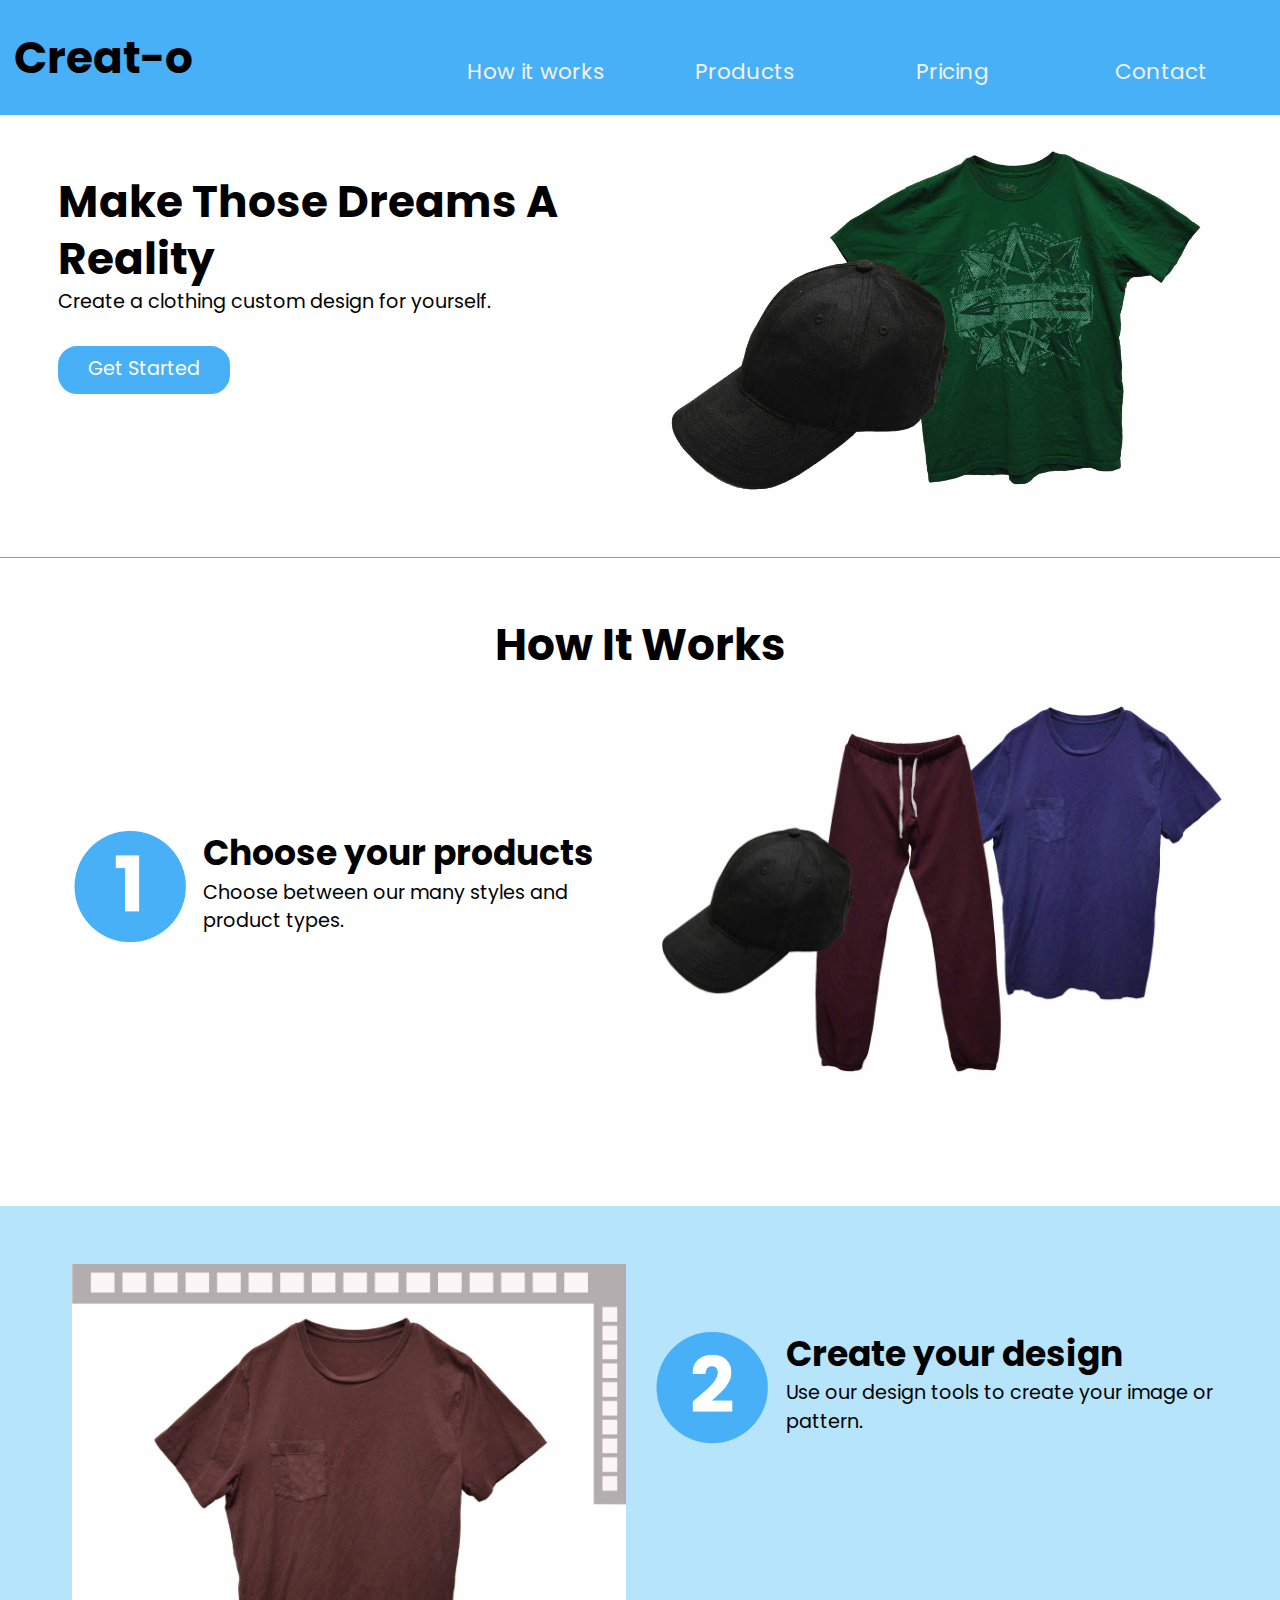
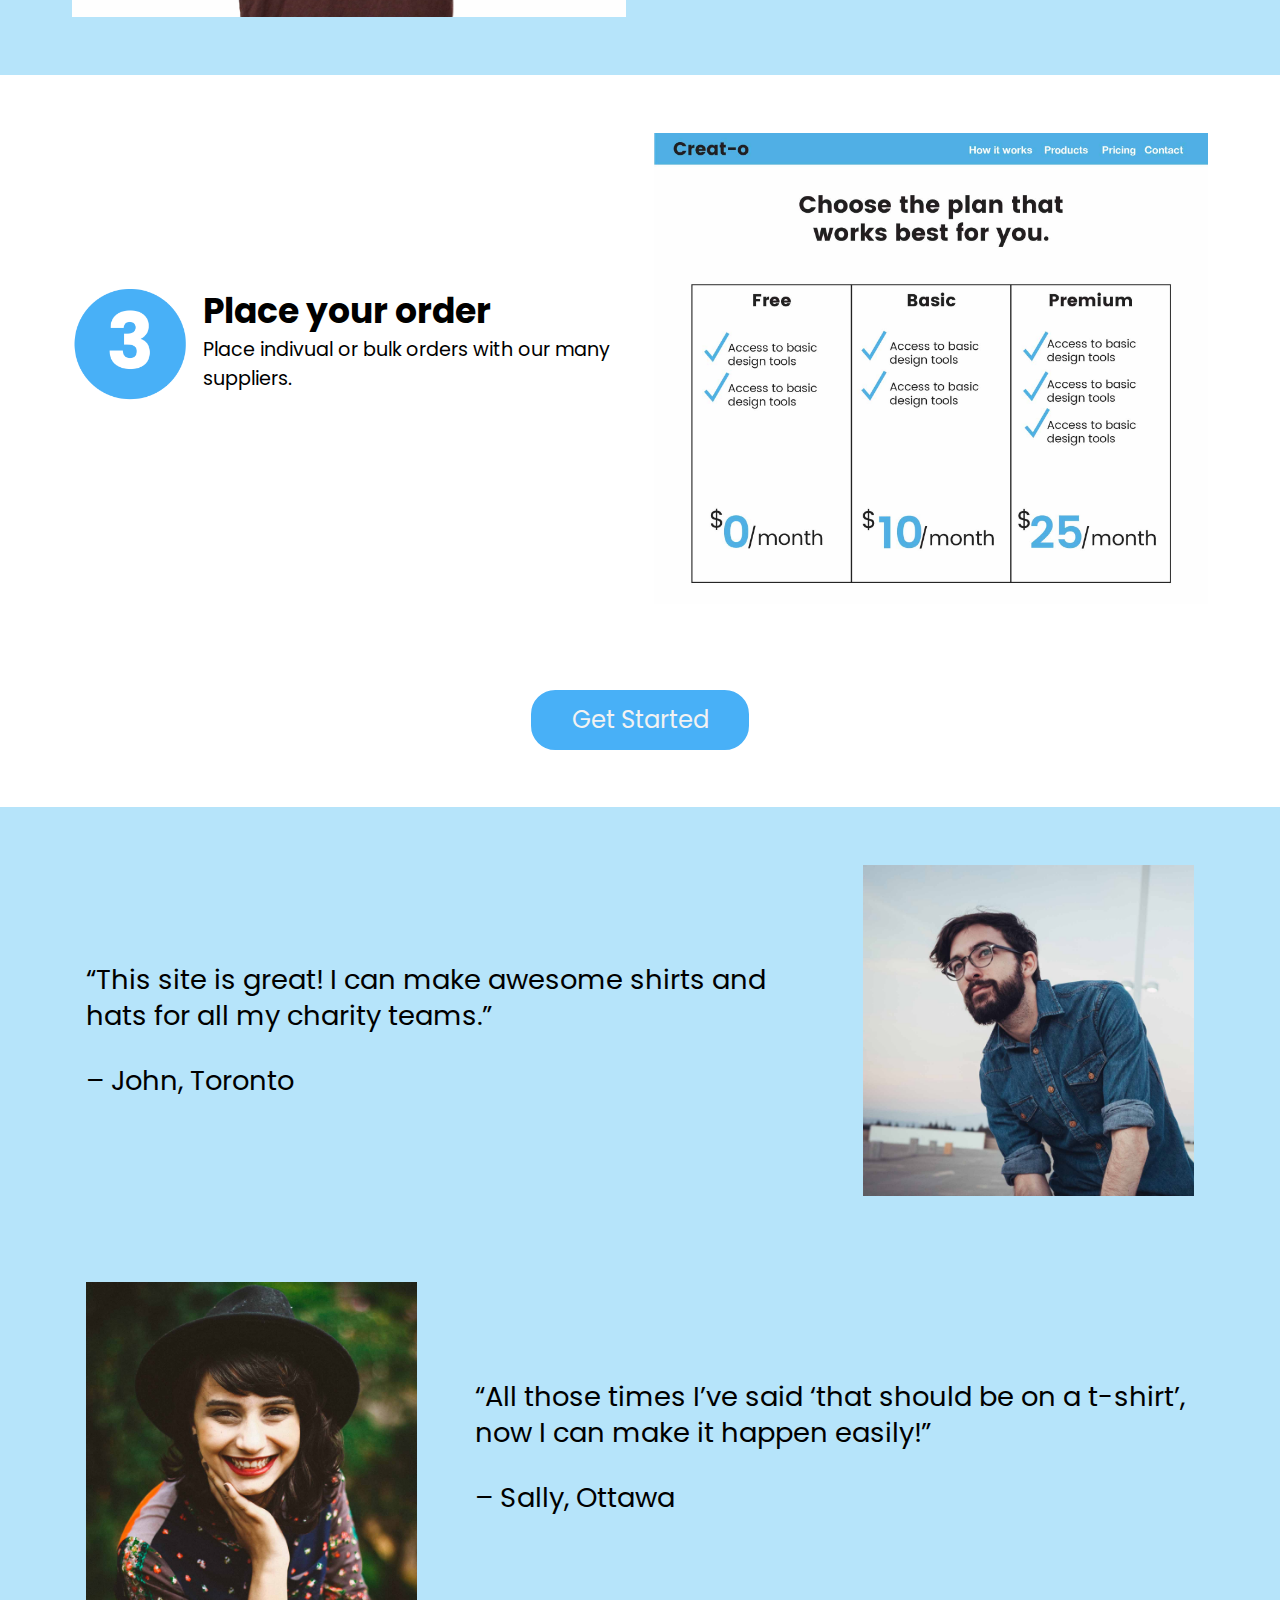
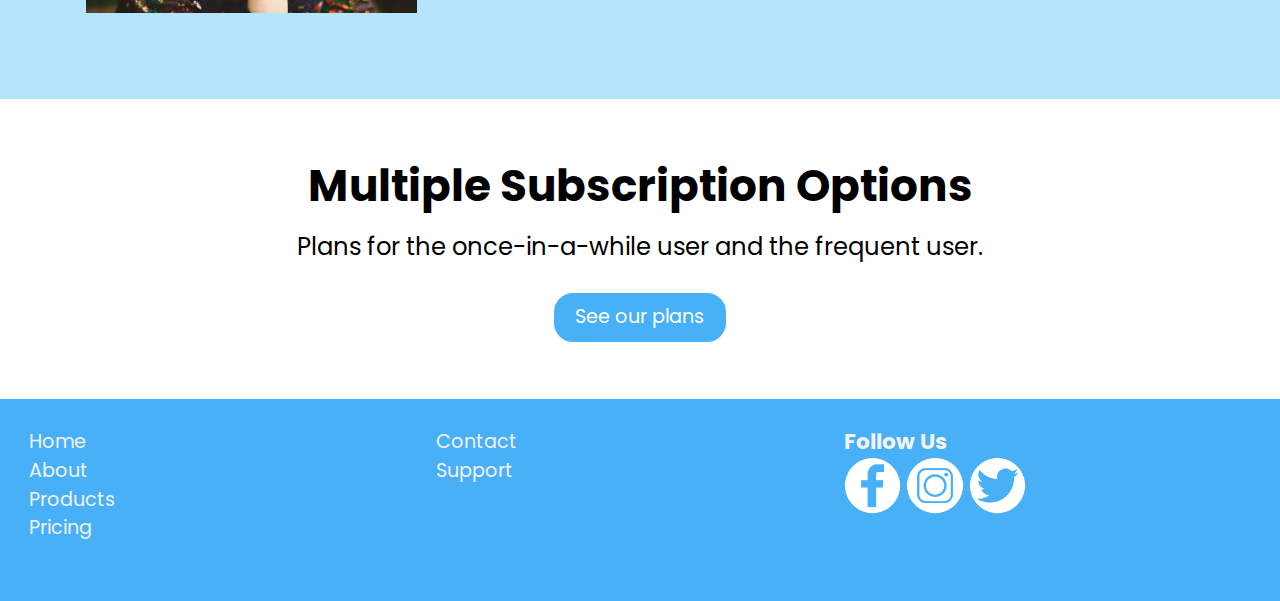
==== commit 376966e8: "added embed tags" ====
--- a/index.html
+++ b/index.html
@@ -8,8 +8,8 @@
   <link href="css/modules.css" rel="stylesheet">
   <link href="css/grid.css" rel="stylesheet">
   <link href="css/type.css" rel="stylesheet">
+  <link href="css/main.css" rel="stylesheet">
   <link href="css/toggle-nav-fix.css" rel="stylesheet">
-  <link href="css/main.css" rel="stylesheet">
 </head>
 <body>
   <header class="gutter-1-2 pad-t ">
@@ -25,157 +25,153 @@
           <li class="list-group-item unit unit-xs-1-2 unit-s-1-2 unit-m-1-4 unit-l-1-4 push mega"><a class="nav-link" href="index.html">How it works</a></li>
           <li class="list-group-item unit unit-xs-1-2 unit-s-1-2 unit-m-1-4 unit-l-1-4 push mega"><a class="nav-link" href="tour.html">Products</a></li>
           <li class="list-group-item unit unit-xs-1-2 unit-s-1-2 unit-m-1-4 unit-l-1-4 push mega"><a class="nav-link" href="pricing.html">Pricing</a></li>
-          <li class="list-group-item unit unit-xs-1-2 unit-s-1-2 unit-m-1-4 unit-l-1-4 push mega"><a class="nav-link" href="#">Contact</a></li>          <!-- <li class="list-group-item"><a class="nav-icon" href="#">&#9776;</a></li> -->
+          <li class="list-group-item unit unit-xs-1-2 unit-s-1-2 unit-m-1-4 unit-l-1-4 push mega"><a class="nav-link" href="#">Contact</a></li>
         </ul>
       </nav>
     </div>
   </header>
-
-  <section class="gutter-2 push-2 border-bottom homepage-banner pad-b-2">
-    <div class="grid banner ">
-      <div class="banner-content homepage-banner-content unit-xs-1 unit-s-1 unit-m-1-2 unit-l-1-2">
-        <div class="grid pad-t-2">
-          <h2 class="yotta push-0 unit unit-xs-1 unit-s-1 unit-m-1 unit-l-1">Make Those Dreams A Reality</h1>
-          <p class=" unit unit-xs-1 unit-s-1 unit-m-1 unit-l-1">Create a clothing custom design for yourself.</p>
-          <a class="btn home-banner-btn unit unit-xs-1 unit-s-1 unit-m-1 unit-l-1" href="#">Get Started</a>
-        </div>
-      </div>
-      <div class="unit pad-t unit-xs-1 unit-s-1 unit-m-1-2 unit-l-1-2">
-        <img class="img-flex " src="images/home-banner.jpg" alt="">
-      </div>
-    </div>
-  </section>
-
-  <h2 class="yotta text-center">How It Works</h2>
-
-  <div class="push-2">
+  <main>
+    <section class="gutter-2 push-2 border-bottom homepage-banner pad-b-2">
+      <div class="grid banner ">
+        <div class="banner-content homepage-banner-content unit-xs-1 unit-s-1 unit-m-1-2 unit-l-1-2">
+          <div class="grid pad-t-2">
+            <h2 class="yotta push-0 unit unit-xs-1 unit-s-1 unit-m-1 unit-l-1">Make Those Dreams A Reality</h2>
+            <p class=" unit unit-xs-1 unit-s-1 unit-m-1 unit-l-1">Create a clothing custom design for yourself.</p>
+            <a class="btn home-banner-btn unit unit-xs-1 unit-s-1 unit-m-1 unit-l-1" href="sign-up.html">Get Started</a>
+          </div>
+        </div>
+        <div class="unit pad-t unit-xs-1 unit-s-1 unit-m-1-2 unit-l-1-2">
+          <img class="img-flex " src="images/home-banner.jpg" alt="">
+        </div>
+      </div>
+    </section>
+
+    <h2 class="yotta text-center">How It Works</h2>
+
+    <div class="push-2">
+
+      <section class="gutter-2 push-2">
+        <div class="steps step-one grid grid-middle push pad-b-2">
+          <div class="steps-content unit unit-xs-1 unit-s-1 unit-m-1-2 unit-l-1-2">
+            <div class="grid">
+              <div class="unit unit-xs-1-4 unit-s-1-4 unit-m-1-4 unit-l-1-4 gutter-1-2 pad-2">
+                <img class="img-flex" src="images/icon-1.jpg" alt="">
+              </div>
+              <div class="step-one-text unit unit-xs-3-4 unit-s-3-4 unit-m-3-4 unit-l-3-4">
+                <h3 class="exa push-0">Choose your products</h3>
+                <p class="">Choose between our many styles and product types.</p>
+              </div>
+            </div>
+          </div>
+          <div class="embed embed-3by1 unit unit-xs-1 unit-s-1 unit-m-1-2 unit-l-1-2 gutter-1-2">
+            <img class="img-flex embed-item" src="images/products.jpg" alt="">
+          </div>
+        </div>
+      </section>
+
+      <section class="step-two step-two-left gutter-2 push-2">
+        <div class="steps grid grid-middle">
+          <div class="unit unit-xs-1 unit-s-1 unit-m-1-2 unit-l-1-2 gutter-1-2 pad-t-2 pad-b-2">
+            <img class="img-flex" src="images/design-tool.jpg" alt="">
+          </div>
+          <div class="steps-content unit unit-xs-1 unit-s-1 unit-m-1-2 unit-l-1-2 push pad-b-2">
+            <div class="grid">
+              <div class="unit unit-xs-1-4 unit-s-1-4 unit-m-1-4 unit-l-1-4 gutter-1-2">
+                <img class="img-flex" src="images/icon-2.jpg" alt="">
+              </div>
+              <div class="step-two-text unit unit-xs-3-4 unit-s-3-4 unit-m-3-4 unit-l-3-4">
+                <h3 class="exa push-0">Create your design</h3>
+                <p>Use our design tools to create your image or pattern.</p>
+              </div>
+            </div>
+          </div>
+        </div>
+      </section>
+      <section class="step-two step-two-right gutter-2 push-2">
+        <div class="steps grid grid-middle pad-t-2 pad-b-2">
+          <div class="steps-content unit unit-xs-1 unit-s-1 unit-m-1-2 unit-l-1-2 push">
+            <div class="grid pad-t-2">
+              <div class="unit unit-xs-1-4 unit-s-1-4 unit-m-1-4 unit-l-1-4 gutter-1-2">
+                <img class="img-flex" src="images/icon-2.jpg" alt="">
+              </div>
+              <div class="step-two-text unit unit-xs-3-4 unit-s-3-4 unit-m-3-4 unit-l-3-4">
+                <h3 class="exa push-0">Create your design</h3>
+                <p>Use our design tools to create your image or pattern.</p>
+              </div>
+            </div>
+          </div>
+          <div class="unit unit-xs-1 unit-s-1 unit-m-1-2 unit-l-1-2 gutter-1-2">
+            <img class="img-flex" src="images/design-tool.jpg" alt="">
+          </div>
+        </div>
+      </section>
+
+      <section class="step-three push gutter-2">
+        <div class="steps grid grid-middle pad-b-2">
+          <div class="steps-content unit unit-xs-1 unit-s-1 unit-m-1-2 unit-l-1-2 push">
+            <div class="grid">
+              <div class="unit unit-xs-1-4 unit-s-1-4 unit-m-1-4 unit-l-1-4 gutter-1-2">
+                <img class="img-flex" src="images/icon-3.jpg" alt="">
+              </div>
+              <div class="step-one-text unit unit-xs-3-4 unit-s-3-4 unit-m-3-4 unit-l-3-4">
+                <h3 class="exa push-0">Place your order</h3>
+                <p class="">Place indivual or bulk orders with our many suppliers.</p>
+              </div>
+            </div>
+          </div>
+          <div class="unit unit-xs-1 unit-s-1 unit-m-1-2 unit-l-1-2 gutter-1-2">
+            <img class="img-flex" src="images/pricing.jpg" alt="">
+          </div>
+        </div>
+      </section>
+
+      <div class="btn giga get-started center-content-horizontal">
+        <a class="center-block " href="sign-up.html">Get Started</a>
+      </div>
+    </div>
+
+    <div class=" push-2">
+      <section class="testimonials gutter-2 pad-t-2">
+        <div class="reviews ">
+          <div class="grid man-left push-2 grid-middle">
+            <div class="unit unit-xs-1 unit-s-1 unit-m-1-2 unit-l-1-3 gutter push">
+              <img class="img-flex man" src="images/man.jpg" alt="">
+            </div>
+            <div class="unit unit-xs-1 unit-s-1 unit-m-1-2 unit-l-2-3 tera gutter man-text">
+              <p><q>This site is great! I can make awesome shirts and hats for all my charity teams.</q></p>
+              <p>– John, Toronto</p>
+            </div>
+          </div>
+          <div class="grid man-right push-2 grid-middle">
+            <div class="unit unit-xs-1 unit-s-1 unit-m-1-2 unit-l-2-3 tera gutter man-text">
+              <p><q>This site is great! I can make awesome shirts and hats for all my charity teams.</q></p>
+              <p>– John, Toronto</p>
+            </div>
+            <div class="unit unit-xs-1 unit-s-1 unit-m-1-2 unit-l-1-3 gutter push">
+              <img class="img-flex man" src="images/man.jpg" alt="">
+            </div>
+          </div>
+          <div class="grid pad-b-2 grid-middle">
+            <div class="unit unit-xs-1 unit-s-1 unit-m-1-2 unit-l-1-3 gutter push">
+              <img class="img-flex woman" src="images/woman.jpg" alt="">
+            </div>
+            <div class="unit unit-xs-1 unit-s-1 unit-m-1-2 unit-l-2-3 tera gutter man-text">
+              <p><q>All those times I’ve said ‘that should be on a t-shirt’, now I can make it happen easily!</q></p>
+              <p>– Sally, Ottawa</p>
+            </div>
+          </div>
+        </div>
+      </section>
+    </div>
 
     <section class="gutter-2 push-2">
-      <div class="steps step-one grid grid-middle push pad-b-2">
-        <div class="steps-content unit unit-xs-1 unit-s-1 unit-m-1-2 unit-l-1-2">
-          <div class="grid">
-            <div class="unit unit-xs-1-4 unit-s-1-4 unit-m-1-4 unit-l-1-4 gutter-1-2 pad-2">
-              <img class="img-flex" src="images/icon-1.jpg" alt="">
-            </div>
-            <div class="step-one-text unit unit-xs-3-4 unit-s-3-4 unit-m-3-4 unit-l-3-4">
-              <h3 class="exa push-0">Choose your products</h3>
-              <p class="">Choose between our many styles and product types.</p>
-              <a class="btn" href="tour.html">Learn more</a>
-            </div>
-          </div>
-        </div>
-        <div class="unit unit-xs-1 unit-s-1 unit-m-1-2 unit-l-1-2 gutter-1-2">
-          <img class="img-flex" src="images/products.jpg" alt="">
-        </div>
+      <div class="subscriptions">
+        <h2 class="yotta text-center push-1-2">Multiple Subscription Options</h2>
+        <p class="giga text-center">Plans for the once-in-a-while user and the frequent user.</p>
+        <a class="btn plans-btn" href="pricing.html">See our plans</a>
       </div>
     </section>
-
-    <section class="step-two step-two-left gutter-2 push-2">
-      <div class="steps grid grid-middle">
-        <div class="unit unit-xs-1 unit-s-1 unit-m-1-2 unit-l-1-2 gutter-1-2 pad-t-2 pad-b-2">
-          <img class="img-flex" src="images/design-tool.jpg" alt="">
-        </div>
-        <div class="steps-content unit unit-xs-1 unit-s-1 unit-m-1-2 unit-l-1-2 push pad-b-2">
-          <div class="grid">
-            <div class="unit unit-xs-1-4 unit-s-1-4 unit-m-1-4 unit-l-1-4 gutter-1-2">
-              <img class="img-flex" src="images/icon-2.jpg" alt="">
-            </div>
-            <div class="step-two-text unit unit-xs-3-4 unit-s-3-4 unit-m-3-4 unit-l-3-4">
-              <h3 class="exa push-0">Create your design</h3>
-              <p>Use our design tools to create your image or pattern.</p>
-              <a class="btn" href="#">Learn more</a>
-            </div>
-          </div>
-        </div>
-      </div>
-    </section>
-    <section class="step-two step-two-right gutter-2 push-2">
-      <div class="steps grid grid-middle pad-t-2 pad-b-2">
-        <div class="steps-content unit unit-xs-1 unit-s-1 unit-m-1-2 unit-l-1-2 push">
-          <div class="grid pad-t-2">
-            <div class="unit unit-xs-1-4 unit-s-1-4 unit-m-1-4 unit-l-1-4 gutter-1-2">
-              <img class="img-flex" src="images/icon-2.jpg" alt="">
-            </div>
-            <div class="step-two-text unit unit-xs-3-4 unit-s-3-4 unit-m-3-4 unit-l-3-4">
-              <h3 class="exa push-0">Create your design</h3>
-              <p>Use our design tools to create your image or pattern.</p>
-              <a class="btn" href="#">Learn more</a>
-            </div>
-          </div>
-        </div>
-        <div class="unit unit-xs-1 unit-s-1 unit-m-1-2 unit-l-1-2 gutter-1-2">
-          <img class="img-flex" src="images/design-tool.jpg" alt="">
-        </div>
-      </div>
-    </section>
-
-    <section class="step-three push gutter-2">
-      <div class="steps grid grid-middle pad-b-2">
-        <div class="steps-content unit unit-xs-1 unit-s-1 unit-m-1-2 unit-l-1-2 push">
-          <div class="grid">
-            <div class="unit unit-xs-1-4 unit-s-1-4 unit-m-1-4 unit-l-1-4 gutter-1-2">
-              <img class="img-flex" src="images/icon-3.jpg" alt="">
-            </div>
-            <div class="step-one-text unit unit-xs-3-4 unit-s-3-4 unit-m-3-4 unit-l-3-4">
-              <h3 class="exa push-0">Place your order</h3>
-              <p class="">Place indivual or bulk orders with our many suppliers.</p>
-              <a class="btn" href="tour.html">Learn more</a>
-            </div>
-          </div>
-        </div>
-        <div class="unit unit-xs-1 unit-s-1 unit-m-1-2 unit-l-1-2 gutter-1-2">
-          <img class="img-flex" src="images/pricing.jpg" alt="">
-        </div>
-      </div>
-    </section>
-
-    <div class="btn giga get-started center-content-horizontal">
-      <a class="center-block " href="sign-up.html">Get Started</a>
-    </div>
-  </div>
-
-
-  <div class=" push-2">
-    <section class="testimonials gutter-2 pad-t-2">
-      <div class="reviews ">
-        <div class="grid man-left push-2 grid-middle">
-          <div class="unit unit-xs-1 unit-s-1 unit-m-1-2 unit-l-1-3 gutter push">
-            <img class="img-flex man" src="images/man.jpg" alt="">
-          </div>
-          <div class="unit unit-xs-1 unit-s-1 unit-m-1-2 unit-l-2-3 tera gutter man-text">
-            <p><q>This site is great! I can make awesome shirts and hats for all my charity teams.</q></p>
-            <p>– John, Toronto</p>
-          </div>
-        </div>
-        <div class="grid man-right push-2 grid-middle">
-          <div class="unit unit-xs-1 unit-s-1 unit-m-1-2 unit-l-2-3 tera gutter man-text">
-            <p><q>This site is great! I can make awesome shirts and hats for all my charity teams.</q></p>
-            <p>– John, Toronto</p>
-          </div>
-          <div class="unit unit-xs-1 unit-s-1 unit-m-1-2 unit-l-1-3 gutter push">
-            <img class="img-flex man" src="images/man.jpg" alt="">
-          </div>
-        </div>
-        <div class="grid pad-b-2 grid-middle">
-          <div class="unit unit-xs-1 unit-s-1 unit-m-1-2 unit-l-1-3 gutter push">
-            <img class="img-flex woman" src="images/woman.jpg" alt="">
-          </div>
-          <div class="unit unit-xs-1 unit-s-1 unit-m-1-2 unit-l-2-3 tera gutter man-text">
-            <p><q>All those times I’ve said ‘that should be on a t-shirt’, now I can make it happen easily!</q></p>
-            <p>– Sally, Ottawa</p>
-          </div>
-        </div>
-      </div>
-    </section>
-  </div>
-
-  <section class="gutter-2 push-2">
-    <div class="subscriptions">
-      <h2 class="yotta text-center push-1-2">Multiple Subscription Options</h2>
-      <p class="giga text-center">Plans for the once-in-a-while user and the frequent user.</p>
-      <a class="btn plans-btn" href="#">See our plans</a>
-    </div>
-  </section>
+  </main>
 
   <footer class="gutter pad-t push-0 pad-b">
     <div class="footer-content grid">
--- a/css/main.css
+++ b/css/main.css
@@ -1,5 +1,5 @@
 html {
-  font-family: "Poppins", sans-serif;
+  font-family: Poppins, sans-serif;
 
 }
 
@@ -9,11 +9,11 @@
 }
 
 header {
-  background-color: #48B0F7;
+  background-color: #48b0f7;
   position: relative;
 }
 
-.banner, .steps, .reviews, .subscriptions, .footer-content, .products, .navigation {
+.banner, .steps, .reviews, .subscriptions, .footer-content, .products, .navigation, .pricing {
   max-width: 1400px;
   margin: 0 auto;
   display: block;
@@ -42,7 +42,6 @@
   display: block;
   width: 100%;
   width: 30px;
-  display: inline-block;
   position: absolute;
   right: 0;
   top: 0;
@@ -63,10 +62,17 @@
 .btn {
   max-width: 9em;
   text-align: center;
-  background-color: #48B0F7;
+  background-color: #48b0f7;
   color: #fff;
   border-radius: 1em;
-  border: 2px solid #48B0F7;
+  border: 2px solid #48b0f7;
+}
+
+a:hover {
+  background-color: #3f7a9f;
+  border: 2px solid #3f7a9f;
+  border-radius: 1em;
+  padding: .5em;
 }
 
 .plans-btn {
@@ -75,11 +81,11 @@
 }
 
 .homepage-banner {
-  border-bottom: 1px solid #48B0F7;
+  border-bottom: 1px solid #48b0f7;
 }
 
 footer {
-  background-color: #48B0F7;
+  background-color: #48b0f7;
 }
 
 .social-header {
@@ -87,7 +93,7 @@
 }
 
 .step-two {
-  background-color: #B6E4FA;
+  background-color: #b6e4fa;
 }
 
 .get-started {
@@ -96,7 +102,7 @@
 }
 
 .testimonials {
-  background-color: #B6E4FA;
+  background-color: #b6e4fa;
 }
 
 .man, .woman {
@@ -115,37 +121,47 @@
   display: none;
 }
 
-table, th, td {
+th, td {
   border-collapse: collapse;
-  border: none;
-  width: 10em;
+  width: 5em;
   padding: 0;
+  vertical-align: middle;
+  border: 2px solid #b6e4fa;
 }
 
 table {
   width: 90%;
-  border: 3px solid #B6E4FA;
+  border-collapse: collapse;
   margin: 0 auto;
   display: block;
   padding: 0;
-
 }
 
 .border {
-  border-right: 3px solid #B6E4FA;
-  border-collapse: collapse;
+  border-right: 3px solid #b6e4fa;
 }
 
 td {
   padding-bottom: 1em;
 }
 
+.col-head {
+  background-color: #b6e4fa;
+}
+
+.check-mark-products {
+  max-width: 3em;
+  max-height: 3em;
+  margin: 0 auto;
+  display: block;
+}
+
 .check-mark {
   max-width: 5em;
 }
 
 .price {
-  color: #48B0F7;
+  color: #48b0f7;
   font-size: 4rem;
   line-height: 2.275rem;
 }
@@ -156,25 +172,33 @@
   text-align: center;
 }
 
+.price-card {
+  border: 2px solid #b6e4fa;
+  max-width: 18em;
+  margin: 0 auto;
+  margin-bottom: 1em;
+}
+
 .login {
-  color: #48B0F7;
+  color: #48b0f7;
 }
 
 input {
   border: none;
-  border-bottom: 1px solid #48B0F7;
+  border-bottom: 1px solid #48b0f7;
 }
 
 label {
   display: none;
 }
 
-.sign-up-btn {
-  margin: 0 auto;
-  display: block;
-}
-
-@media only screen and (max-width: 38em) {
+.sign-up-btn, .start-designing-btn {
+  margin: 0 auto;
+  display: block;
+  padding: .5em 1em;
+}
+
+@media only screen and (min-width: 25em) {
 
   .banner-content {
     text-align: center;
@@ -184,17 +208,32 @@
     margin: 0 auto;
     display: block;
   }
-}
-
-
-@media only screen and (max-width: 60em) {
+
   header {
     margin: 0 auto;
     text-align: center;
   }
 }
 
-@media only screen and (min-width: 60em){
+@media only screen and (min-width: 38em) {
+
+  .banner-content {
+    text-align: left;
+  }
+
+  .home-banner-btn {
+    margin: 0;
+    display: block;
+  }
+
+  header {
+    margin: 0;
+    text-align: left;
+  }
+}
+
+@media only screen and (min-width: 60em) {
+
   .nav {
     display: block;
   }
@@ -209,10 +248,6 @@
 
   .nav-label img {
     display: none;
-  }
-
-  .sweaters img {
-    align-items: left;
   }
 
   .sweaters-left, .accessories-left {
@@ -229,6 +264,7 @@
 }
 
 @media only screen and (min-width: 38em) {
+
   .step-two-left {
     display: block;
   }
@@ -237,11 +273,11 @@
     display: none;
   }
 
-  .man-right{
-    display: block;
-  }
-
-  .man-left{
-    display: none;
-  }
-}
+  .man-right {
+    display: block;
+  }
+
+  .man-left {
+    display: none;
+  }
+}
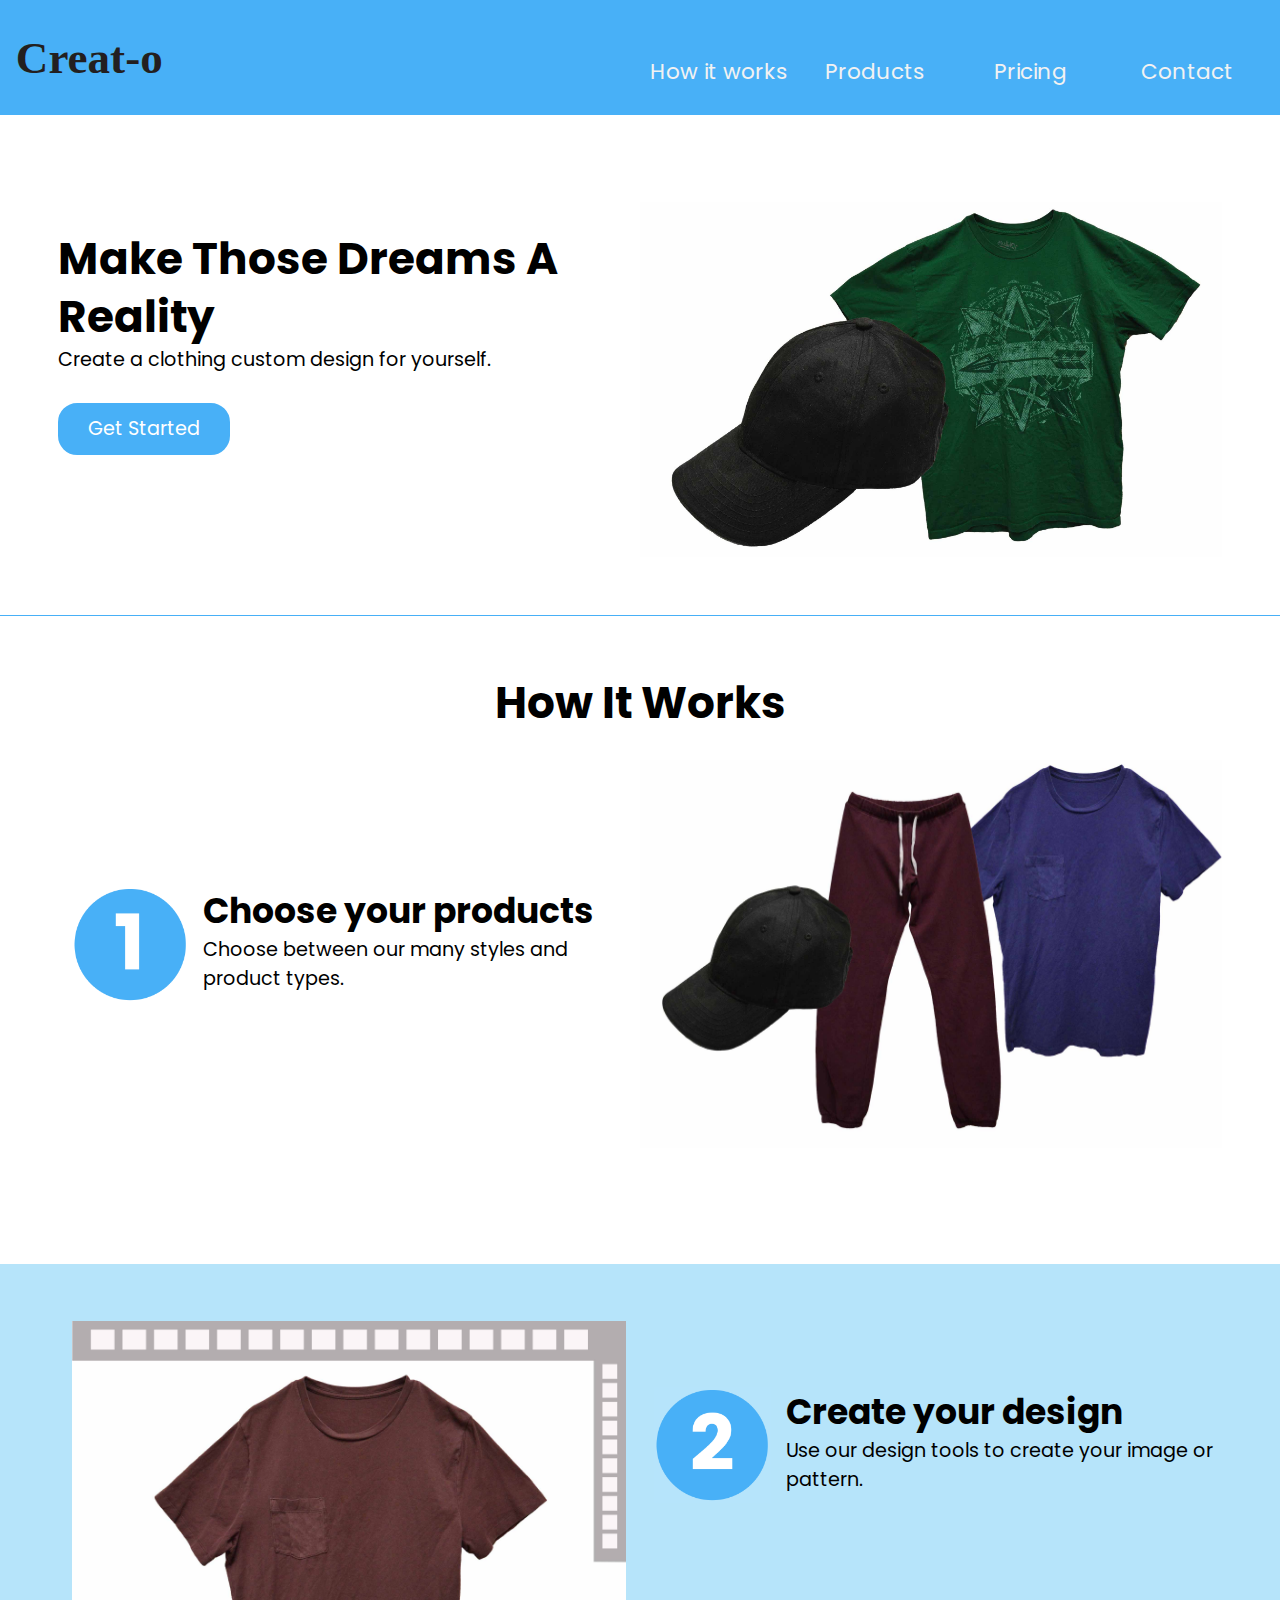
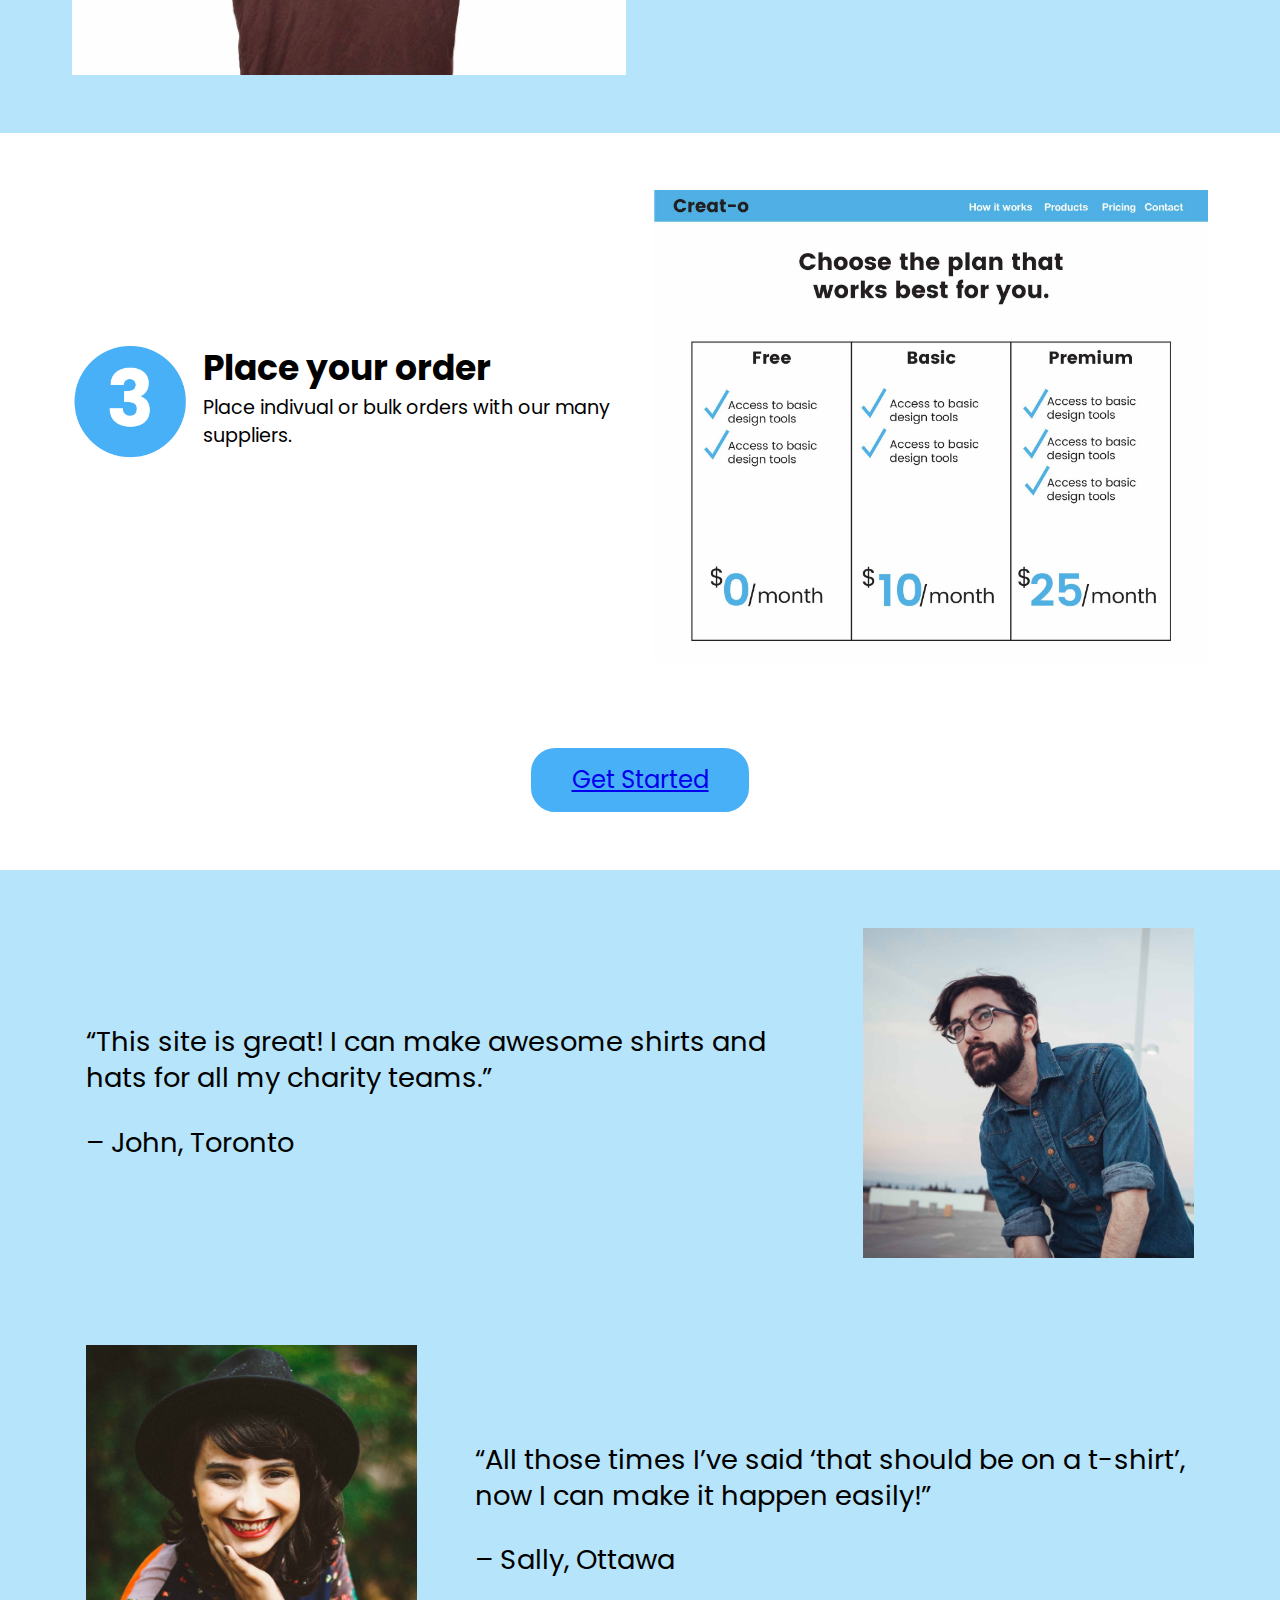
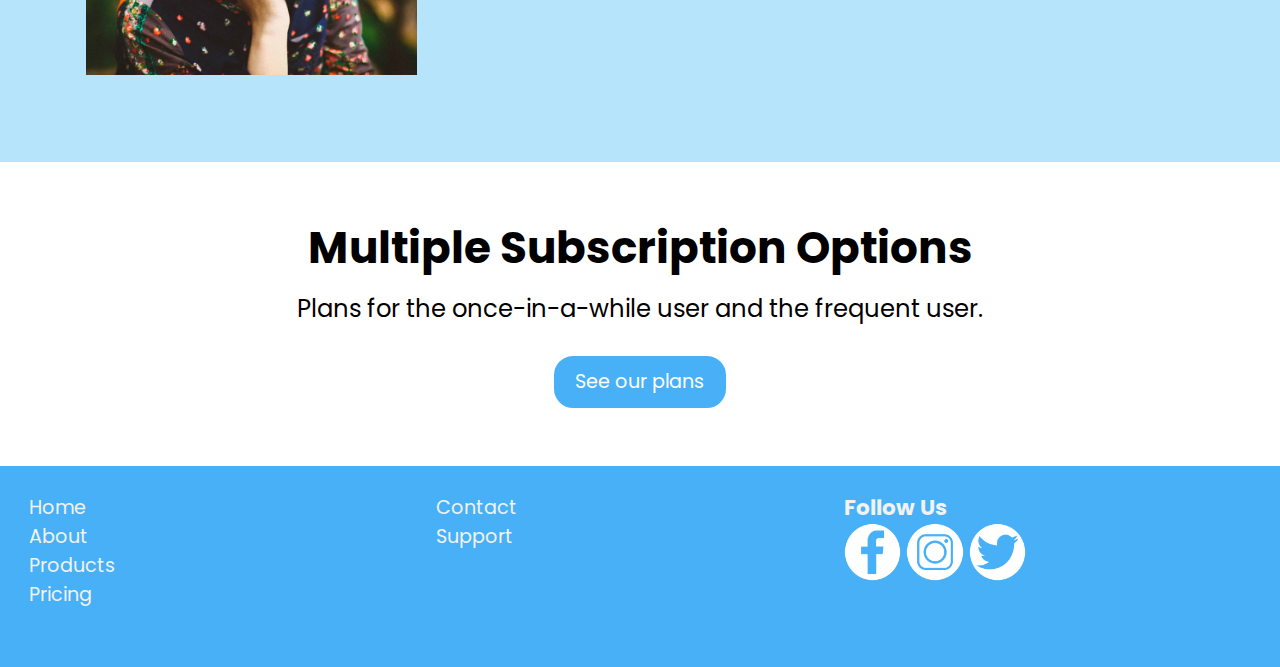
==== commit 39da14b4: "markbot fixes/changed h1 in nav to omg link/ fixed link hovers" ====
--- a/index.html
+++ b/index.html
@@ -12,11 +12,13 @@
   <link href="css/toggle-nav-fix.css" rel="stylesheet">
 </head>
 <body>
-  <header class="gutter-1-2 pad-t ">
+
+  <header class="gutter-1-2 pad-t push-2">
     <div class="grid grid-middle navigation">
-      <h1 class="yotta unit unit-xs-1 unit-s-1 unit-m-1-3 unit-l-1-3 push-1">Creat-o</h1>
-
-      <nav class="unit unit-xs-1 unit-s-1 unit-m-2-3 unit-l-2-3 normal">
+      <div class="unit unit-xs-1 unit-s-1 unit-m-1-2 unit-l-1-2 pad-b ">
+        <a href="index.html"><img class="img-flex nav-head" src="images/creat-o.svg" alt=""></a>
+      </div>
+      <nav class="unit unit-xs-1 unit-s-1 unit-m-1-2 unit-l-1-2 normal">
         <input type="checkbox" class="nav-check" id="nav-check">
         <label class="nav-label" for="nav-check">
           <img src="images/nav-icon.png" alt="Open Navigation">
@@ -35,7 +37,7 @@
       <div class="grid banner ">
         <div class="banner-content homepage-banner-content unit-xs-1 unit-s-1 unit-m-1-2 unit-l-1-2">
           <div class="grid pad-t-2">
-            <h2 class="yotta push-0 unit unit-xs-1 unit-s-1 unit-m-1 unit-l-1">Make Those Dreams A Reality</h2>
+            <h1 class="yotta push-0 unit unit-xs-1 unit-s-1 unit-m-1 unit-l-1">Make Those Dreams A Reality</h1>
             <p class=" unit unit-xs-1 unit-s-1 unit-m-1 unit-l-1">Create a clothing custom design for yourself.</p>
             <a class="btn home-banner-btn unit unit-xs-1 unit-s-1 unit-m-1 unit-l-1" href="sign-up.html">Get Started</a>
           </div>
@@ -177,17 +179,17 @@
     <div class="footer-content grid">
       <div class="unit unit-xs-1 unit-s-1 unit-m-1-2 unit-l-1-3">
         <ul class="list-group">
-          <li><a href="index.html">Home</a></li>
-          <li><a href="#">About</a></li>
-          <li><a href="tour.html">Products</a></li>
-          <li><a href="pricing.html">Pricing</a></li>
+          <li><a class="footer-nav" href="index.html">Home</a></li>
+          <li><a class="footer-nav" href="#">About</a></li>
+          <li><a class="footer-nav" href="tour.html">Products</a></li>
+          <li><a class="footer-nav" href="pricing.html">Pricing</a></li>
         </ul>
       </div>
 
       <div class="unit unit-xs-1 unit-s-1 unit-m-1-2 unit-l-1-3">
         <ul class="list-group">
-          <li><a href="#">Contact</a></li>
-          <li><a href="#">Support</a></li>
+          <li><a class="footer-nav" href="#">Contact</a></li>
+          <li><a class="footer-nav" href="#">Support</a></li>
         </ul>
       </div>
 
--- a/css/main.css
+++ b/css/main.css
@@ -13,7 +13,7 @@
   position: relative;
 }
 
-.banner, .steps, .reviews, .subscriptions, .footer-content, .products, .navigation, .pricing {
+.banner, .steps, .reviews, .subscriptions, .footer-content, .products, .navigation, .pricing, form {
   max-width: 1400px;
   margin: 0 auto;
   display: block;
@@ -23,6 +23,10 @@
   text-align: center;
   display: inline;
   overflow: hidden;
+}
+
+.nav-head {
+  max-width: 10em;
 }
 
 .nav {
@@ -49,10 +53,37 @@
   margin-right: 1em;
 }
 
-a {
+.nav-link {
   text-decoration: none;
   color: #f2f2f2;
   text-align: center;
+}
+
+.nav-link:hover {
+  background-color: #3f7a9f;
+  border: 2px solid #3f7a9f;
+  border-radius: 1em;
+  padding: .5em;
+}
+
+.footer-nav {
+  text-decoration: none;
+  color: #f2f2f2;
+  text-align: center;
+}
+
+.btn {
+  text-decoration: none;
+  color: #f2f2f2;
+  text-align: center;
+  padding: .5em 1em;
+}
+
+.btn:hover {
+  background-color: #3f7a9f;
+  border: 2px solid #3f7a9f;
+  border-radius: 1em;
+  padding: .5em 1em;
 }
 
 .social-icon {
@@ -66,13 +97,6 @@
   color: #fff;
   border-radius: 1em;
   border: 2px solid #48b0f7;
-}
-
-a:hover {
-  background-color: #3f7a9f;
-  border: 2px solid #3f7a9f;
-  border-radius: 1em;
-  padding: .5em;
 }
 
 .plans-btn {
@@ -209,7 +233,7 @@
     display: block;
   }
 
-  header {
+  .nav-head {
     margin: 0 auto;
     text-align: center;
   }
@@ -226,7 +250,7 @@
     display: block;
   }
 
-  header {
+  .nav-head {
     margin: 0;
     text-align: left;
   }
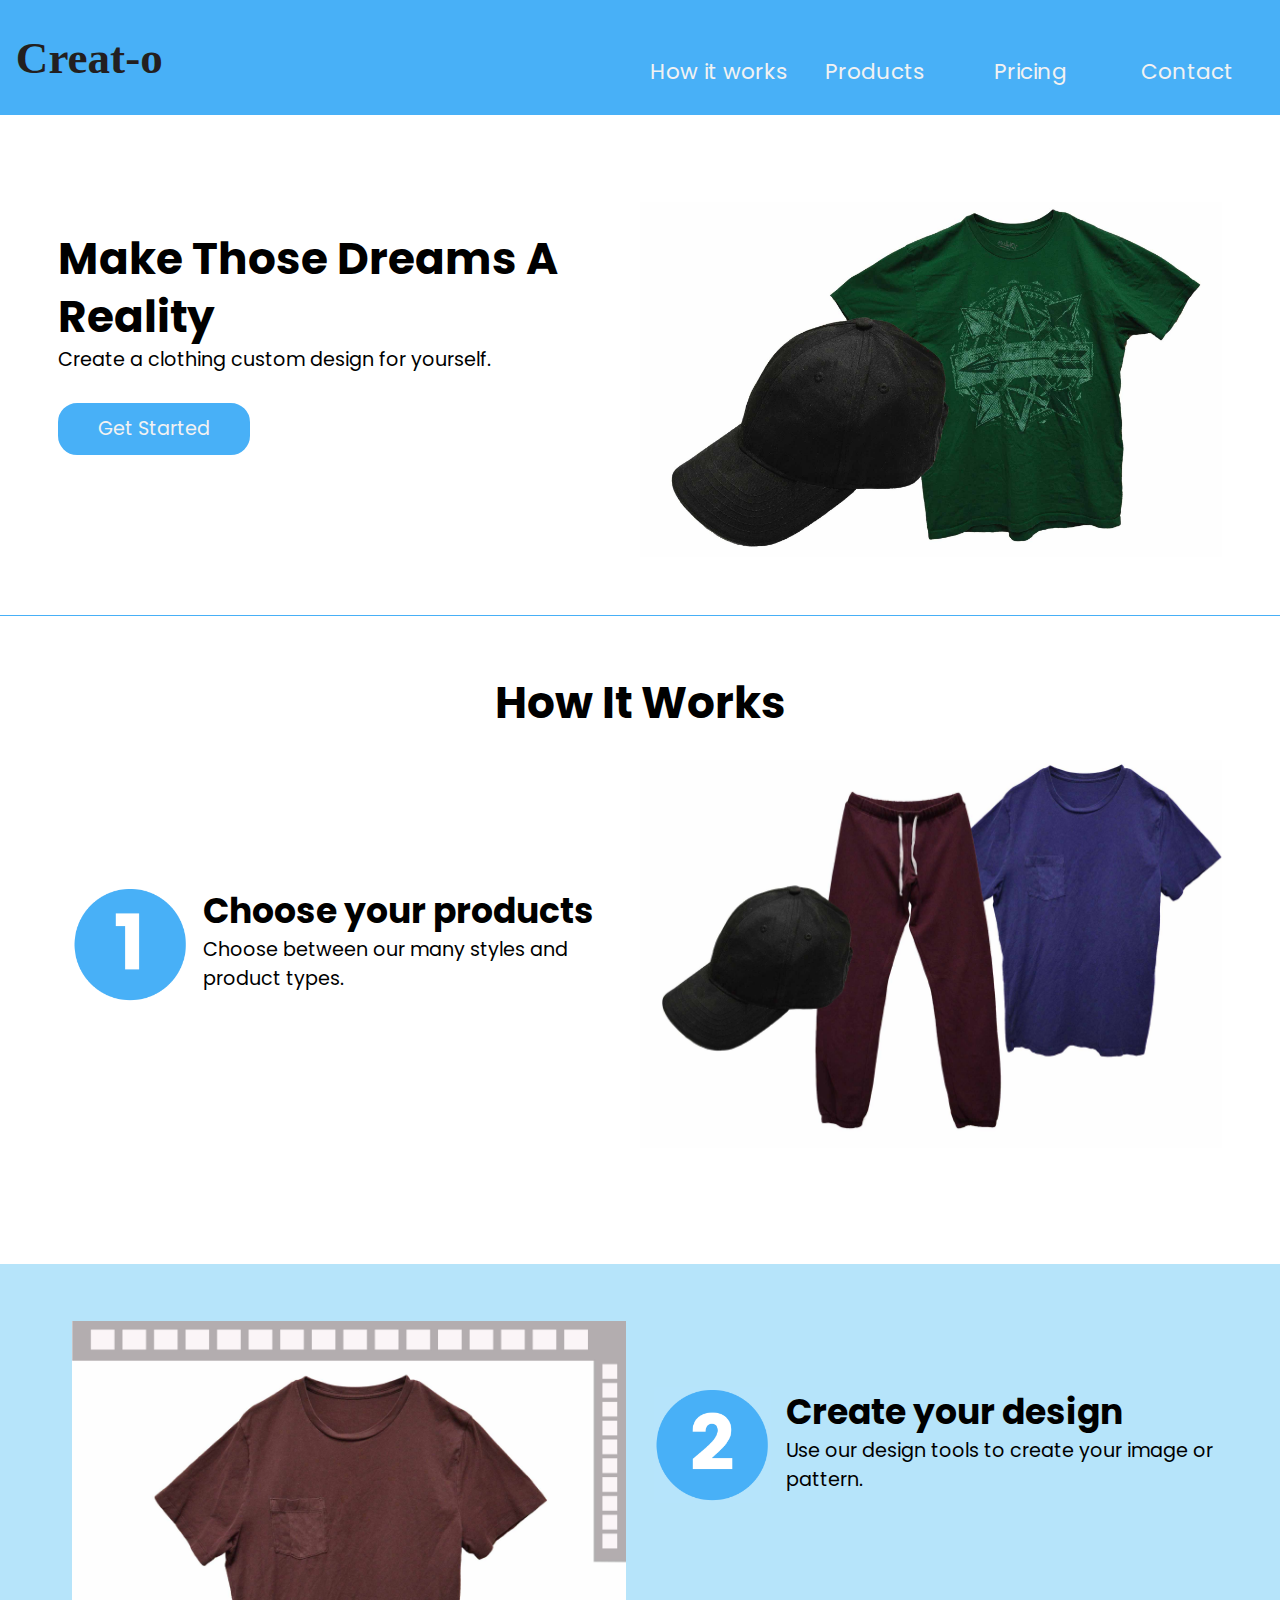
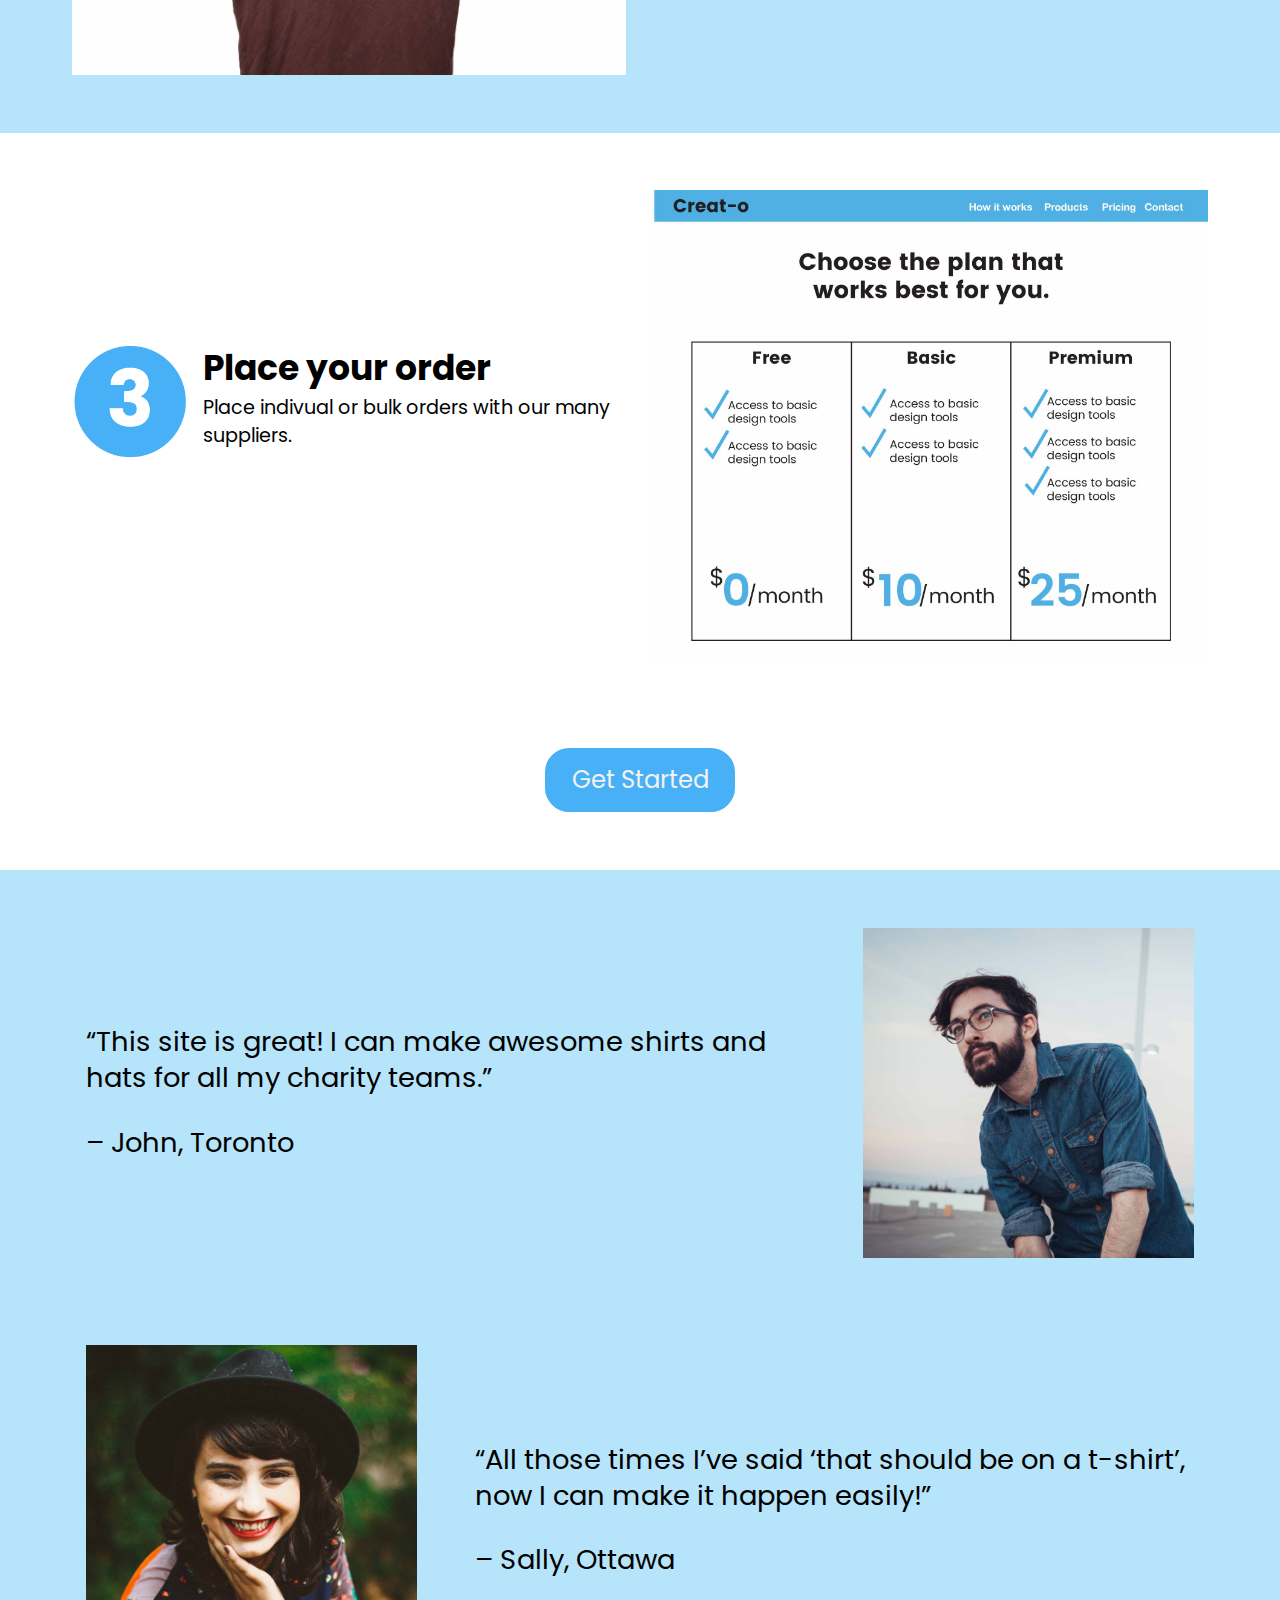
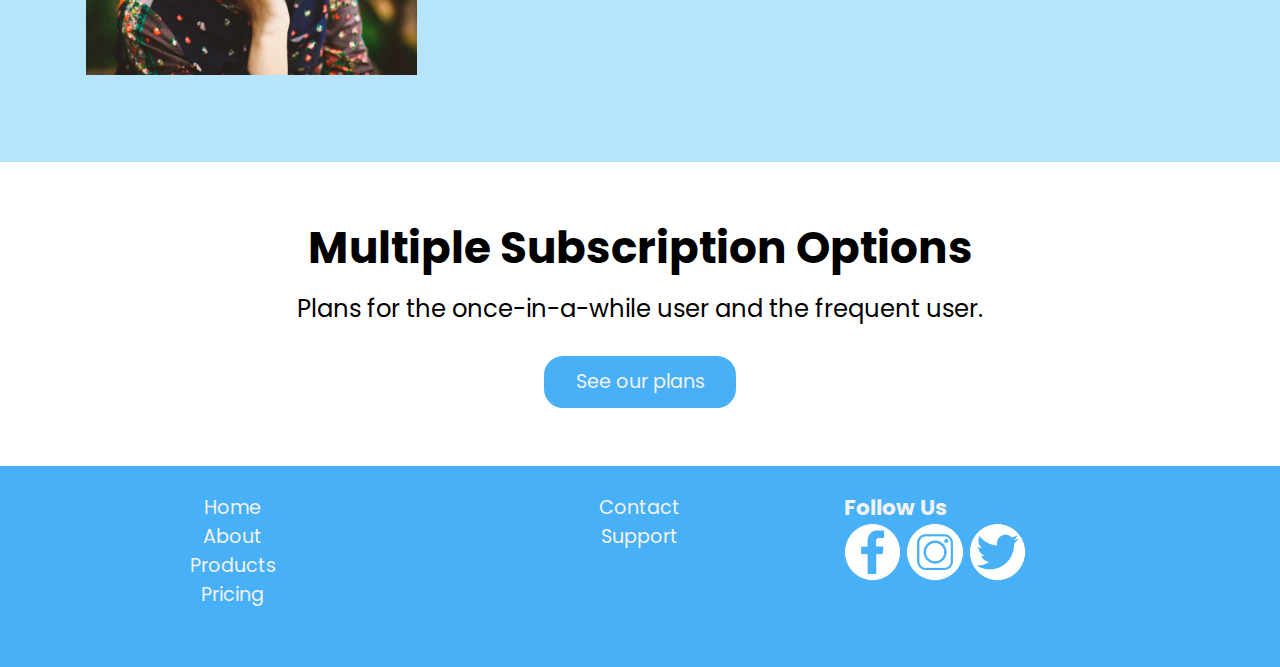
==== commit 85812b57: "user testing fixes" ====
--- a/index.html
+++ b/index.html
@@ -66,7 +66,7 @@
             </div>
           </div>
           <div class="embed embed-3by1 unit unit-xs-1 unit-s-1 unit-m-1-2 unit-l-1-2 gutter-1-2">
-            <img class="img-flex embed-item" src="images/products.jpg" alt="">
+            <img class="img-flex embed-item step-one-img" src="images/products.jpg" alt="">
           </div>
         </div>
       </section>
@@ -127,8 +127,8 @@
         </div>
       </section>
 
-      <div class="btn giga get-started center-content-horizontal">
-        <a class="center-block " href="sign-up.html">Get Started</a>
+      <div class="giga  center-content-horizontal">
+        <a class="center-block btn get-started" href="sign-up.html">Get Started</a>
       </div>
     </div>
 
--- a/css/main.css
+++ b/css/main.css
@@ -60,9 +60,7 @@
 }
 
 .nav-link:hover {
-  background-color: #3f7a9f;
-  border: 2px solid #3f7a9f;
-  border-radius: 1em;
+  color: #3f7a9f;
   padding: .5em;
 }
 
@@ -72,10 +70,18 @@
   text-align: center;
 }
 
+.social-icon {
+  max-width: 3em;
+}
+
 .btn {
+  max-width: 10em;
+  text-align: center;
+  background-color: #48b0f7;
+  border-radius: 1em;
+  border: 2px solid #48b0f7;
   text-decoration: none;
   color: #f2f2f2;
-  text-align: center;
   padding: .5em 1em;
 }
 
@@ -84,19 +90,6 @@
   border: 2px solid #3f7a9f;
   border-radius: 1em;
   padding: .5em 1em;
-}
-
-.social-icon {
-  max-width: 3em;
-}
-
-.btn {
-  max-width: 9em;
-  text-align: center;
-  background-color: #48b0f7;
-  color: #fff;
-  border-radius: 1em;
-  border: 2px solid #48b0f7;
 }
 
 .plans-btn {
@@ -233,9 +226,8 @@
     display: block;
   }
 
-  .nav-head {
-    margin: 0 auto;
-    text-align: center;
+  .footer-nav {
+    display: none;
   }
 }
 
@@ -250,9 +242,8 @@
     display: block;
   }
 
-  .nav-head {
-    margin: 0;
-    text-align: left;
+  .footer-nav {
+    display: none;
   }
 }
 
@@ -285,6 +276,10 @@
   .table-wrap {
     overflow: visible;
   }
+
+  .footer-nav {
+    display: block;
+  }
 }
 
 @media only screen and (min-width: 38em) {
